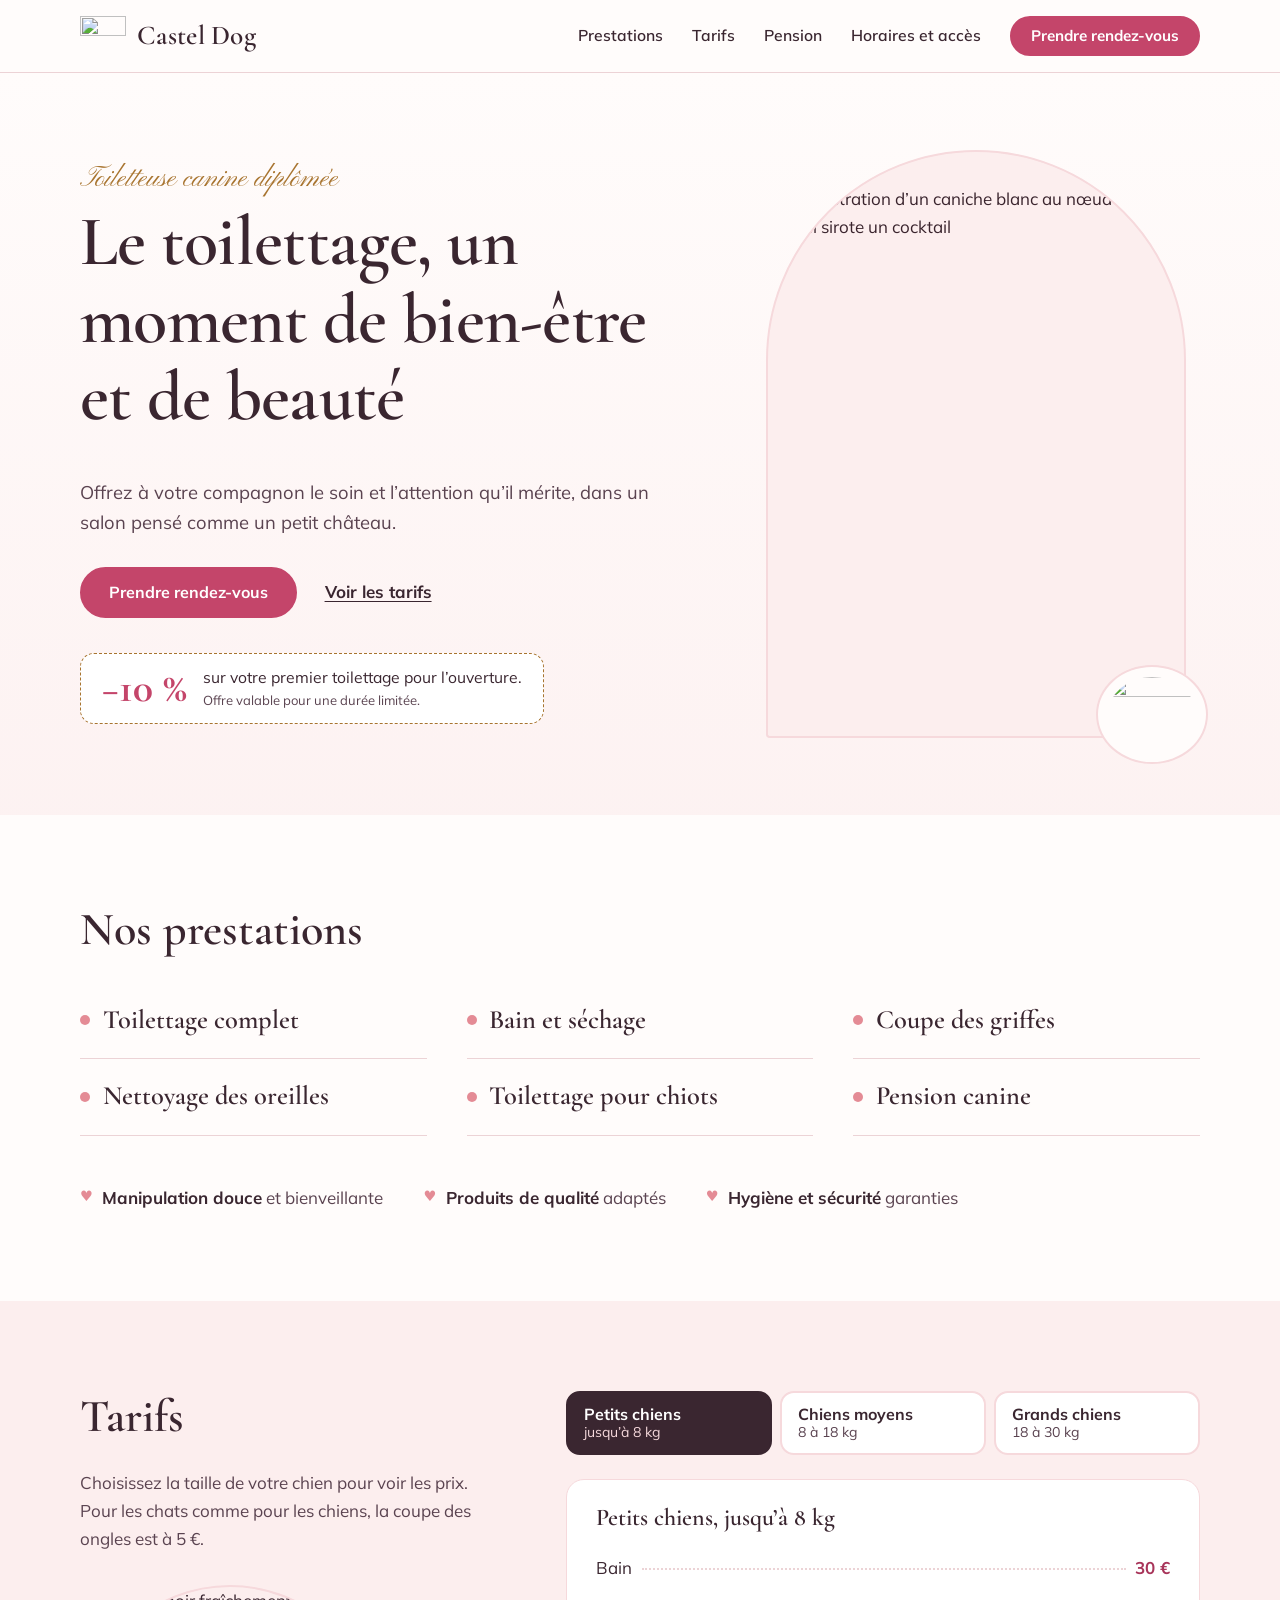
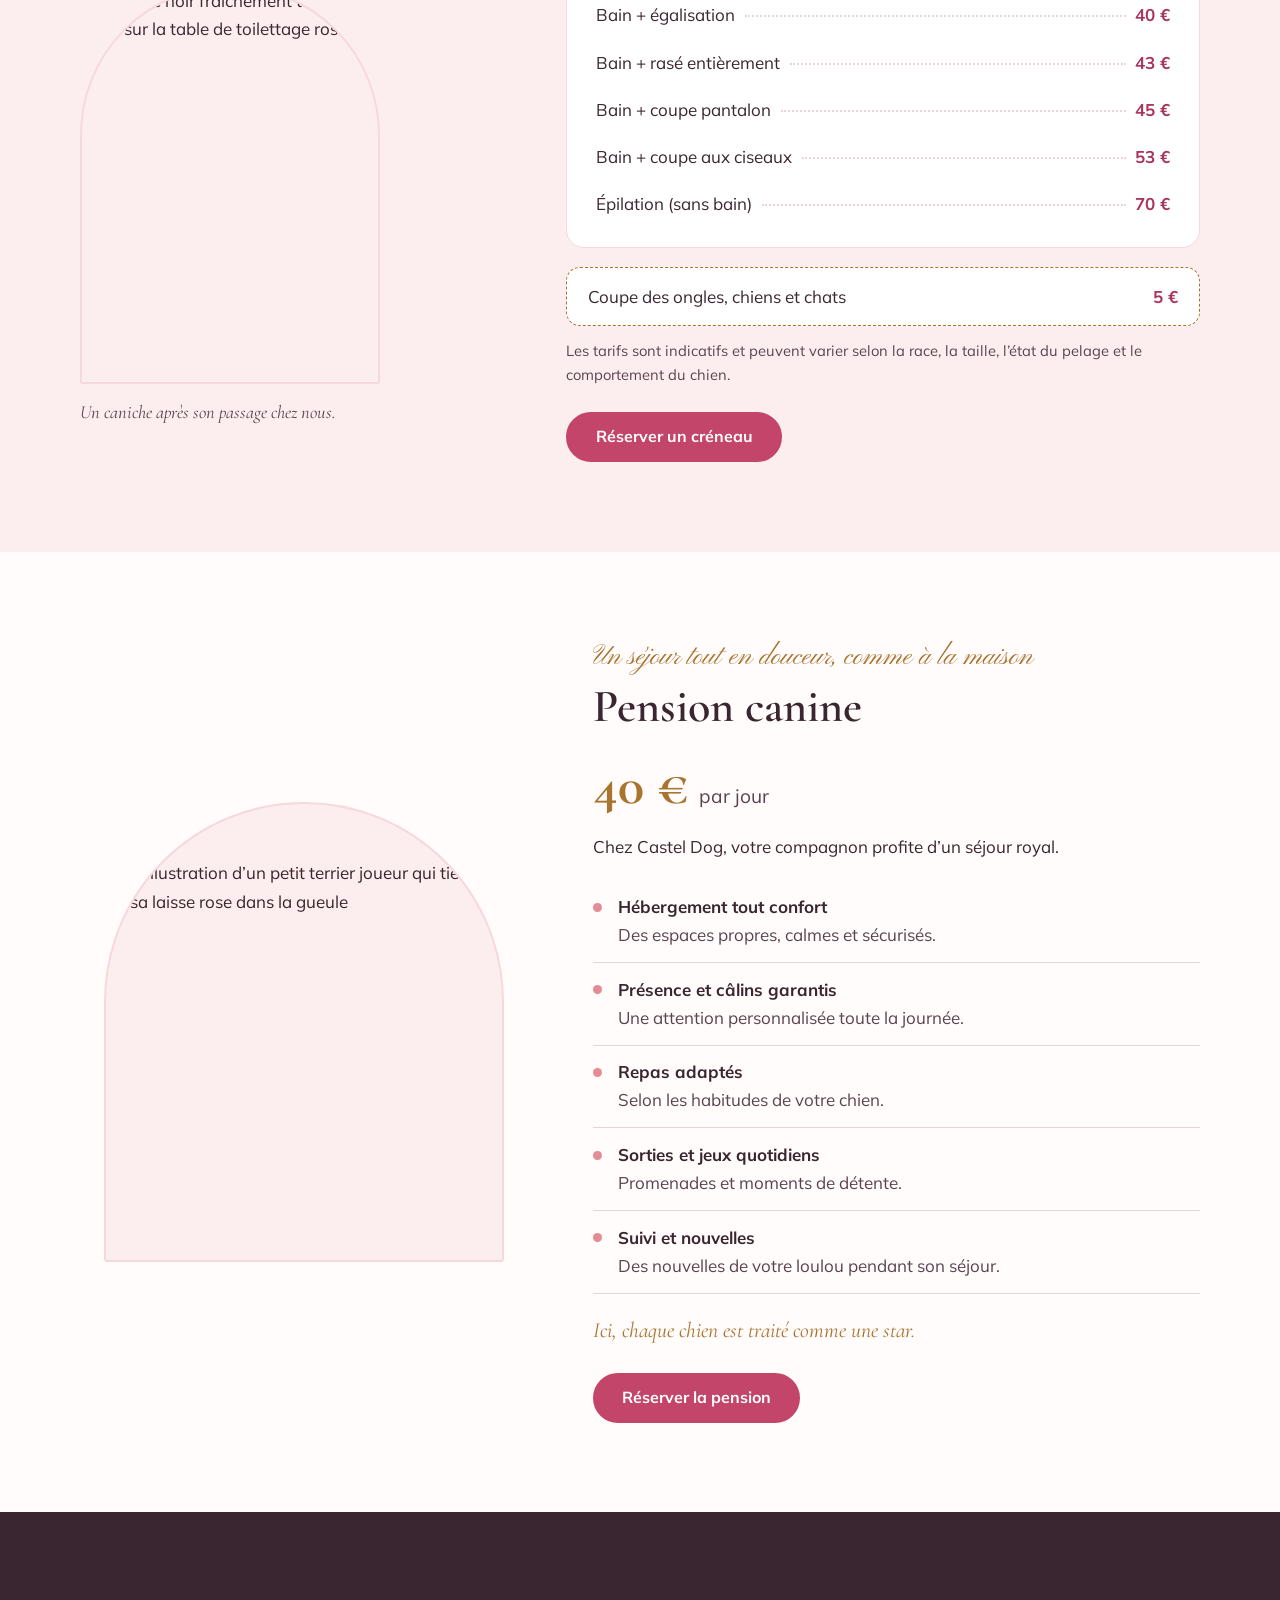
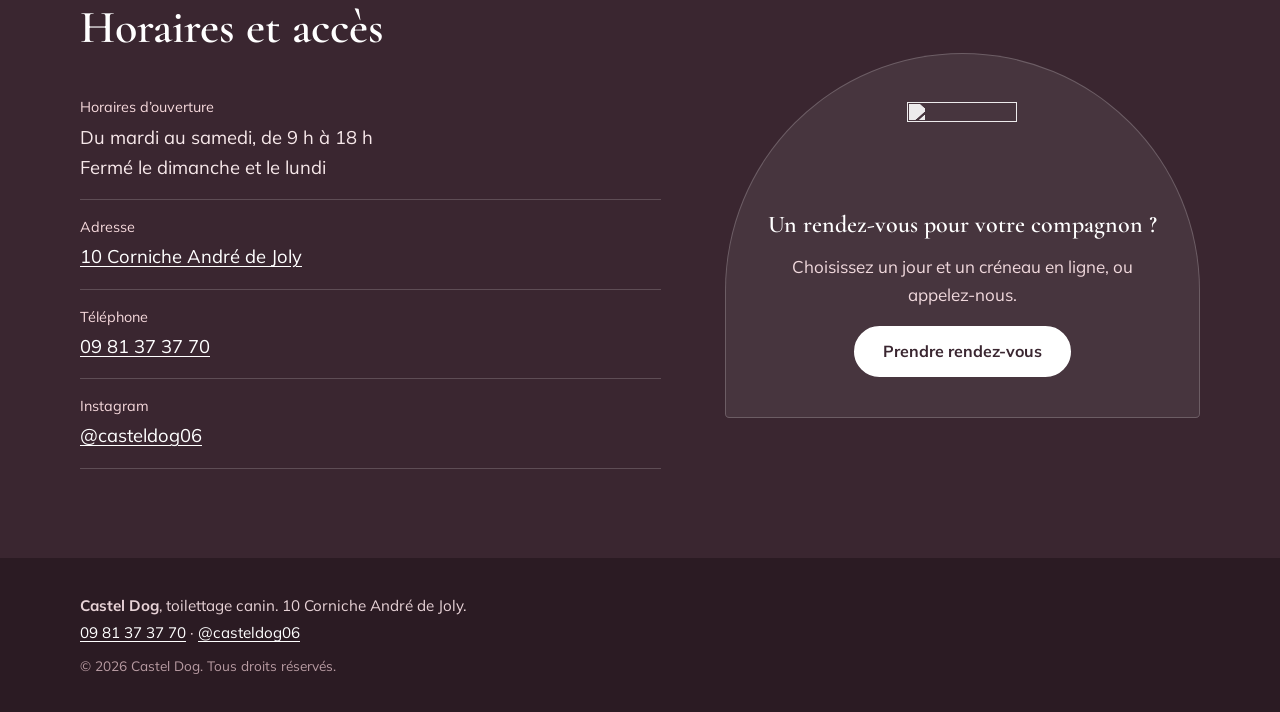
==== index.html @ 08b6e267 "Add files via upload" ====
<!DOCTYPE html>
<html lang="fr">
<head>
  <meta charset="UTF-8">
  <meta name="viewport" content="width=device-width, initial-scale=1">
  <title>Castel Dog – Toilettage canin et pension à Nice</title>
  <meta name="description" content="Castel Dog, toiletteuse canine diplômée : bain, coupe, épilation, coupe des griffes, toilettage chiots et pension canine. 10 Corniche André de Joly.">
  <link rel="preconnect" href="https://fonts.googleapis.com">
  <link rel="preconnect" href="https://fonts.gstatic.com" crossorigin>
  <link href="https://fonts.googleapis.com/css2?family=Cormorant+Garamond:ital,wght@0,500;0,600;1,500&family=Mulish:wght@400;600;700&family=Pinyon+Script&display=swap" rel="stylesheet">
  <link rel="icon" href="images/logo.png">
  <link rel="stylesheet" href="style.css">
  <script>document.documentElement.classList.add('js');</script>
</head>
<body>

  <a class="skip" href="#contenu">Aller au contenu</a>

  <header class="site-header">
    <div class="wrap header-inner">
      <a class="brand" href="index.html" aria-label="Castel Dog, accueil">
        <img src="images/logo.png" alt="" width="46" height="40">
        <span class="brand-name">Castel Dog</span>
      </a>
      <button class="nav-toggle" aria-expanded="false" aria-controls="menu">Menu</button>
      <nav id="menu" class="nav" aria-label="Navigation principale">
        <a href="#prestations">Prestations</a>
        <a href="#tarifs">Tarifs</a>
        <a href="#pension">Pension</a>
        <a href="#infos">Horaires et accès</a>
        <a class="btn btn-small" href="rendez-vous.html">Prendre rendez-vous</a>
      </nav>
    </div>
  </header>

  <main id="contenu">

    <!-- HERO -->
    <section class="hero">
      <div class="wrap hero-grid">
        <div class="hero-text">
          <p class="script">Toiletteuse canine diplômée</p>
          <h1>Le toilettage, un moment de bien-être et de beauté</h1>
          <p class="lead">Offrez à votre compagnon le soin et l’attention qu’il mérite, dans un salon pensé comme un petit château.</p>
          <div class="hero-actions">
            <a class="btn" href="rendez-vous.html">Prendre rendez-vous</a>
            <a class="link" href="#tarifs">Voir les tarifs</a>
          </div>
          <div class="offer">
            <strong>−10 %</strong>
            <span>sur votre premier toilettage pour l’ouverture.<br><small>Offre valable pour une durée limitée.</small></span>
          </div>
        </div>
        <div class="hero-art">
          <div class="arch arch-blush">
            <img src="images/caniche-illustration.jpg" alt="Illustration d’un caniche blanc au nœud rose qui sirote un cocktail" width="547" height="731">
          </div>
          <img class="stamp" src="images/logo.png" alt="" width="120" height="102">
        </div>
      </div>
    </section>

    <!-- PRESTATIONS -->
    <section id="prestations" class="section">
      <div class="wrap">
        <h2>Nos prestations</h2>
        <ul class="services">
          <li>Toilettage complet</li>
          <li>Bain et séchage</li>
          <li>Coupe des griffes</li>
          <li>Nettoyage des oreilles</li>
          <li>Toilettage pour chiots</li>
          <li><a href="#pension">Pension canine</a></li>
        </ul>
        <ul class="promises">
          <li><strong>Manipulation douce</strong> et bienveillante</li>
          <li><strong>Produits de qualité</strong> adaptés</li>
          <li><strong>Hygiène et sécurité</strong> garanties</li>
        </ul>
      </div>
    </section>

    <!-- TARIFS -->
    <section id="tarifs" class="section section-blush">
      <div class="wrap tarifs-grid">
        <div class="tarifs-intro">
          <h2>Tarifs</h2>
          <p>Choisissez la taille de votre chien pour voir les prix. Pour les chats comme pour les chiens, la coupe des ongles est à 5 €.</p>
          <figure class="arch arch-photo">
            <img src="images/caniche-noir.jpg" alt="Caniche noir fraîchement toiletté, assis sur la table de toilettage rose" width="384" height="634" loading="lazy">
          </figure>
          <p class="caption">Un caniche après son passage chez nous.</p>
        </div>

        <div class="tarifs-panel">
          <div class="tabs" role="tablist" aria-label="Taille du chien">
            <button role="tab" id="tab-petit" aria-controls="panel-petit" aria-selected="true">Petits chiens<span>jusqu’à 8 kg</span></button>
            <button role="tab" id="tab-moyen" aria-controls="panel-moyen" aria-selected="false" tabindex="-1">Chiens moyens<span>8 à 18 kg</span></button>
            <button role="tab" id="tab-grand" aria-controls="panel-grand" aria-selected="false" tabindex="-1">Grands chiens<span>18 à 30 kg</span></button>
          </div>

          <div role="tabpanel" id="panel-petit" aria-labelledby="tab-petit" class="price-panel">
            <h3>Petits chiens, jusqu’à 8 kg</h3>
            <dl class="prices">
              <div><dt>Bain</dt><dd>30 €</dd></div>
              <div><dt>Bain + égalisation</dt><dd>40 €</dd></div>
              <div><dt>Bain + rasé entièrement</dt><dd>43 €</dd></div>
              <div><dt>Bain + coupe pantalon</dt><dd>45 €</dd></div>
              <div><dt>Bain + coupe aux ciseaux</dt><dd>53 €</dd></div>
              <div><dt>Épilation (sans bain)</dt><dd>70 €</dd></div>
            </dl>
          </div>

          <div role="tabpanel" id="panel-moyen" aria-labelledby="tab-moyen" class="price-panel">
            <h3>Chiens moyens, 8 à 18 kg</h3>
            <dl class="prices">
              <div><dt>Bain</dt><dd>55 €</dd></div>
              <div><dt>Bain + égalisation</dt><dd>60 €</dd></div>
              <div><dt>Bain + rasé entièrement</dt><dd>62 €</dd></div>
              <div><dt>Bain + coupe pantalon</dt><dd>65 €</dd></div>
              <div><dt>Bain + coupe aux ciseaux</dt><dd>73 €</dd></div>
              <div><dt>Épilation (sans bain)</dt><dd>80 €</dd></div>
            </dl>
          </div>

          <div role="tabpanel" id="panel-grand" aria-labelledby="tab-grand" class="price-panel">
            <h3>Grands chiens, 18 à 30 kg</h3>
            <dl class="prices">
              <div><dt>Bain</dt><dd>60 €</dd></div>
              <div><dt>Bain + égalisation</dt><dd>70 €</dd></div>
              <div><dt>Bain + rasé entièrement</dt><dd>75 €</dd></div>
              <div><dt>Bain + coupe pantalon</dt><dd>80 €</dd></div>
              <div><dt>Bain + coupe aux ciseaux</dt><dd>88 €</dd></div>
              <div><dt>Épilation (sans bain)</dt><dd>95 €</dd></div>
            </dl>
          </div>

          <div class="other-service">
            <span>Coupe des ongles, chiens et chats</span>
            <strong>5 €</strong>
          </div>
          <p class="note">Les tarifs sont indicatifs et peuvent varier selon la race, la taille, l’état du pelage et le comportement du chien.</p>
          <a class="btn" href="rendez-vous.html">Réserver un créneau</a>
        </div>
      </div>
    </section>

    <!-- PENSION -->
    <section id="pension" class="section">
      <div class="wrap pension-grid">
        <div class="pension-art">
          <div class="arch arch-blush">
            <img src="images/chien-terrier.jpg" alt="Illustration d’un petit terrier joueur qui tient sa laisse rose dans la gueule" width="608" height="588" loading="lazy">
          </div>
        </div>
        <div class="pension-text">
          <p class="script">Un séjour tout en douceur, comme à la maison</p>
          <h2>Pension canine</h2>
          <p class="price-big"><strong>40 €</strong> par jour</p>
          <p>Chez Castel Dog, votre compagnon profite d’un séjour royal.</p>
          <ul class="features">
            <li><strong>Hébergement tout confort</strong>Des espaces propres, calmes et sécurisés.</li>
            <li><strong>Présence et câlins garantis</strong>Une attention personnalisée toute la journée.</li>
            <li><strong>Repas adaptés</strong>Selon les habitudes de votre chien.</li>
            <li><strong>Sorties et jeux quotidiens</strong>Promenades et moments de détente.</li>
            <li><strong>Suivi et nouvelles</strong>Des nouvelles de votre loulou pendant son séjour.</li>
          </ul>
          <p class="tagline">Ici, chaque chien est traité comme une star.</p>
          <a class="btn" href="rendez-vous.html?prestation=pension">Réserver la pension</a>
        </div>
      </div>
    </section>

    <!-- INFOS -->
    <section id="infos" class="section section-plum">
      <div class="wrap infos-grid">
        <div>
          <h2>Horaires et accès</h2>
          <dl class="infos">
            <div>
              <dt>Horaires d’ouverture</dt>
              <dd>Du mardi au samedi, de 9 h à 18 h<br>Fermé le dimanche et le lundi</dd>
            </div>
            <div>
              <dt>Adresse</dt>
              <dd><a href="https://www.google.com/maps/search/?api=1&amp;query=10+Corniche+Andr%C3%A9+de+Joly+Nice" target="_blank" rel="noopener">10 Corniche André de Joly</a></dd>
            </div>
            <div>
              <dt>Téléphone</dt>
              <dd><a href="tel:+33981373770">09 81 37 37 70</a></dd>
            </div>
            <div>
              <dt>Instagram</dt>
              <dd><a href="https://www.instagram.com/casteldog06/" target="_blank" rel="noopener">@casteldog06</a></dd>
            </div>
          </dl>
        </div>
        <div class="cta-card">
          <img src="images/logo.png" alt="" width="110" height="94" loading="lazy">
          <h3>Un rendez-vous pour votre compagnon ?</h3>
          <p>Choisissez un jour et un créneau en ligne, ou appelez-nous.</p>
          <a class="btn btn-light" href="rendez-vous.html">Prendre rendez-vous</a>
        </div>
      </div>
    </section>
  </main>

  <footer class="site-footer">
    <div class="wrap footer-inner">
      <p><strong>Castel Dog</strong>, toilettage canin. 10 Corniche André de Joly.</p>
      <p><a href="tel:+33981373770">09 81 37 37 70</a> · <a href="https://www.instagram.com/casteldog06/" target="_blank" rel="noopener">@casteldog06</a></p>
      <p class="small">© <span id="year">2026</span> Castel Dog. Tous droits réservés.</p>
    </div>
  </footer>

  <script src="script.js"></script>
</body>
</html>
---- style.css ----
/* ==========================================================
   Castel Dog – feuille de style
   Palette tirée du logo et des affiches : rose poudré, or, prune
   ========================================================== */

:root {
  --paper:   #fffcfb;
  --blush:   #fceeee;
  --blush-2: #f6d9dc;
  --rose:    #e48b95;
  --berry:   #c4456a;   /* boutons, contraste suffisant avec du blanc */
  --berry-d: #a8355a;
  --gold:    #a8742f;
  --plum:    #3a2630;
  --plum-2:  #5a4350;
  --line:    #ecd3d6;

  --font-display: "Cormorant Garamond", Georgia, serif;
  --font-body:    "Mulish", system-ui, sans-serif;
  --font-script:  "Pinyon Script", "Brush Script MT", cursive;

  --wrap: 1120px;
  --radius-arch: 999px 999px 18px 18px;
}

*, *::before, *::after { box-sizing: border-box; }

html { scroll-behavior: smooth; scroll-padding-top: 84px; }

body {
  margin: 0;
  background: var(--paper);
  color: var(--plum);
  font-family: var(--font-body);
  font-size: 1.0625rem;
  line-height: 1.65;
  -webkit-font-smoothing: antialiased;
}

img { max-width: 100%; height: auto; display: block; }

a { color: var(--berry-d); text-underline-offset: 3px; }
a:hover { color: var(--plum); }

:focus-visible { outline: 3px solid var(--gold); outline-offset: 3px; border-radius: 4px; }

.wrap { width: min(100% - 2.5rem, var(--wrap)); margin-inline: auto; }

.skip {
  position: absolute; left: -999px; top: 0;
  background: var(--plum); color: #fff; padding: .6rem 1rem; z-index: 100;
}
.skip:focus { left: 1rem; top: 1rem; }

/* ---------- Typographie ---------- */
h1, h2, h3 { font-family: var(--font-display); font-weight: 600; line-height: 1.1; margin: 0 0 .6em; color: var(--plum); }
h1 { font-size: clamp(2.6rem, 5.6vw, 4.4rem); letter-spacing: -0.01em; }
h2 { font-size: clamp(2rem, 3.6vw, 2.9rem); }
h3 { font-size: 1.5rem; }
p  { margin: 0 0 1em; }
.lead { font-size: 1.15rem; color: var(--plum-2); max-width: 34em; }
.script { font-family: var(--font-script); color: var(--gold); font-size: 1.75rem; line-height: 1.2; margin-bottom: .4rem; }

/* ---------- Boutons ---------- */
.btn {
  display: inline-block;
  background: var(--berry); color: #fff;
  border: 2px solid var(--berry);
  padding: .85rem 1.7rem; border-radius: 999px;
  font: 700 1rem/1.2 var(--font-body);
  text-decoration: none; cursor: pointer;
  transition: background .2s, color .2s, transform .15s;
}
.btn:hover { background: var(--berry-d); border-color: var(--berry-d); color: #fff; }
.btn:active { transform: translateY(1px); }
.btn-small { padding: .55rem 1.2rem; font-size: .95rem; }
.btn-block { width: 100%; text-align: center; }
.btn-light { background: #fff; color: var(--plum); border-color: #fff; }
.btn-light:hover { background: var(--blush-2); border-color: var(--blush-2); color: var(--plum); }
.btn-ghost { background: transparent; color: var(--berry-d); }
.btn-ghost:hover { background: var(--blush); color: var(--berry-d); }
.link { font-weight: 700; margin-left: 1.2rem; color: var(--plum); }

/* ---------- En-tête ---------- */
.site-header {
  position: sticky; top: 0; z-index: 50;
  background: rgba(255, 252, 251, .94);
  backdrop-filter: blur(8px);
  border-bottom: 1px solid var(--line);
}
.header-inner { display: flex; align-items: center; justify-content: space-between; gap: 1rem; min-height: 72px; }
.brand { display: flex; align-items: center; gap: .7rem; text-decoration: none; color: var(--plum); }
.brand img { width: 46px; height: auto; }
.brand-name { font-family: var(--font-display); font-size: 1.7rem; font-weight: 600; letter-spacing: .01em; }

.nav { display: flex; align-items: center; gap: 1.8rem; }
.nav a:not(.btn) { color: var(--plum); text-decoration: none; font-weight: 600; font-size: .98rem; }
.nav a:not(.btn):hover { color: var(--berry); text-decoration: underline; text-underline-offset: 6px; }

.nav-toggle {
  display: none;
  background: none; border: 2px solid var(--line); border-radius: 999px;
  padding: .45rem 1rem; font: 700 .95rem var(--font-body); color: var(--plum); cursor: pointer;
}

/* ---------- Arches (écho de la coupole du logo) ---------- */
.arch { border-radius: var(--radius-arch); overflow: hidden; margin: 0; }
.arch-blush { background: var(--blush); border: 2px solid var(--blush-2); }
.arch-blush img { mix-blend-mode: multiply; width: 100%; height: 100%; object-fit: cover; }
.arch-photo { border: 2px solid var(--blush-2); }
.arch-photo img { width: 100%; aspect-ratio: 3 / 4; object-fit: cover; object-position: center 20%; }

/* ---------- Hero ---------- */
.hero { padding: clamp(2.5rem, 6vw, 5rem) 0 clamp(3rem, 6vw, 5.5rem); background: linear-gradient(180deg, var(--paper), var(--blush) 140%); }
.hero-grid { display: grid; grid-template-columns: 1.15fr .85fr; gap: clamp(2rem, 5vw, 4.5rem); align-items: center; }
.hero-actions { display: flex; align-items: center; flex-wrap: wrap; gap: .5rem; margin: 1.8rem 0 2.2rem; }

.offer {
  display: inline-flex; align-items: center; gap: 1rem;
  border: 1.5px dashed var(--gold); border-radius: 14px;
  padding: .8rem 1.3rem; background: #fff;
}
.offer strong { font-family: var(--font-display); font-size: 2.6rem; line-height: 1; color: var(--berry); }
.offer span { font-size: .98rem; line-height: 1.4; }
.offer small { color: var(--plum-2); }

.hero-art { position: relative; max-width: 420px; justify-self: center; width: 100%; }
.hero-art .arch { aspect-ratio: 3 / 4.2; }
.hero-art .arch img { object-fit: contain; padding: 8% 6% 4%; }
.stamp { position: absolute; width: 112px; right: -22px; bottom: -26px; background: var(--paper); border-radius: 50%; padding: 10px; border: 2px solid var(--blush-2); }

/* ---------- Sections ---------- */
.section { padding: clamp(3.5rem, 7vw, 6rem) 0; }
.section-blush { background: var(--blush); }
.section-plum  { background: var(--plum); color: #f7e8ea; }
.section-plum h2, .section-plum h3 { color: #fff; }
.section-plum a:not(.btn) { color: #fff; }
.section-plum a:not(.btn):hover { color: var(--blush-2); }

/* Prestations */
.services {
  list-style: none; margin: 1.5rem 0 3rem; padding: 0;
  display: grid; grid-template-columns: repeat(3, 1fr); gap: 0 2.5rem;
}
.services li {
  font-family: var(--font-display); font-size: 1.65rem; font-weight: 600;
  padding: 1rem 0; border-bottom: 1px solid var(--line);
  display: flex; align-items: center; gap: .8rem;
}
.services li::before { content: ""; width: 10px; height: 10px; border-radius: 50%; background: var(--rose); flex: none; }
.services a { color: inherit; text-decoration: none; }
.services a:hover { color: var(--berry); }

.promises {
  list-style: none; margin: 0; padding: 0;
  display: flex; flex-wrap: wrap; gap: .8rem 2.5rem; color: var(--plum-2);
}
.promises li { position: relative; padding-left: 1.4rem; }
.promises li::before { content: "♥"; position: absolute; left: 0; color: var(--rose); font-size: .9rem; top: .1rem; }
.promises strong { color: var(--plum); }

/* Tarifs */
.tarifs-grid { display: grid; grid-template-columns: .8fr 1.2fr; gap: clamp(2rem, 5vw, 4.5rem); align-items: start; }
.tarifs-intro p { color: var(--plum-2); }
.tarifs-intro .arch { max-width: 300px; margin-top: 2rem; }
.caption { font-family: var(--font-display); font-style: italic; font-size: 1.15rem; margin-top: .8rem; max-width: 300px; }

.tabs { display: flex; gap: .5rem; flex-wrap: wrap; margin-bottom: 1.5rem; }
.tabs button {
  flex: 1 1 140px;
  background: #fff; border: 2px solid var(--blush-2); border-radius: 14px;
  padding: .7rem 1rem; text-align: left; cursor: pointer;
  font: 700 1rem/1.25 var(--font-body); color: var(--plum);
  transition: background .2s, border-color .2s;
}
.tabs button span { display: block; font-weight: 400; font-size: .88rem; color: var(--plum-2); }
.tabs button:hover { border-color: var(--rose); }
.tabs button[aria-selected="true"] { background: var(--plum); border-color: var(--plum); color: #fff; }
.tabs button[aria-selected="true"] span { color: var(--blush-2); }

.price-panel { background: #fff; border-radius: 18px; padding: 1.6rem 1.8rem 1.2rem; border: 1px solid var(--blush-2); }
.js .price-panel[hidden] { display: none; }
.price-panel h3 { margin-bottom: .8rem; }
.prices { margin: 0; }
.prices div { display: flex; align-items: baseline; gap: .6rem; padding: .6rem 0; }
.prices dt { white-space: nowrap; }
.prices div::after { content: ""; order: 1; flex: 1; border-bottom: 2px dotted var(--line); transform: translateY(-4px); }
.prices dd { order: 2; margin: 0; font-weight: 700; color: var(--berry-d); font-variant-numeric: tabular-nums; }

.other-service {
  display: flex; justify-content: space-between; gap: 1rem;
  margin: 1.2rem 0 .5rem; padding: .9rem 1.3rem;
  border: 1.5px dashed var(--gold); border-radius: 14px; background: #fff;
}
.other-service strong { color: var(--berry-d); }
.note { font-size: .92rem; color: var(--plum-2); margin: .8rem 0 1.5rem; }

/* Pension */
.pension-grid { display: grid; grid-template-columns: .85fr 1.15fr; gap: clamp(2rem, 5vw, 4.5rem); align-items: center; }
.pension-art .arch { max-width: 400px; aspect-ratio: 1 / 1.15; margin-inline: auto; }
.pension-art .arch img { object-fit: contain; padding: 14% 6%; }
.price-big { font-size: 1.2rem; color: var(--plum-2); }
.price-big strong { font-family: var(--font-display); font-size: 3.4rem; line-height: 1; color: var(--gold); margin-right: .3rem; }
.features { list-style: none; margin: 1.2rem 0; padding: 0; }
.features li { padding: .8rem 0 .8rem 1.6rem; border-bottom: 1px solid var(--line); position: relative; color: var(--plum-2); }
.features li::before { content: ""; position: absolute; left: 0; top: 1.4rem; width: 9px; height: 9px; border-radius: 50%; background: var(--rose); }
.features strong { display: block; color: var(--plum); }
.tagline { font-family: var(--font-display); font-style: italic; font-size: 1.35rem; color: var(--gold); margin: 1.2rem 0 1.5rem; }

/* Infos */
.infos-grid { display: grid; grid-template-columns: 1.1fr .9fr; gap: clamp(2rem, 5vw, 4.5rem); align-items: center; }
.infos { margin: 0; }
.infos div { padding: 1rem 0; border-bottom: 1px solid rgba(255,255,255,.18); }
.infos dt { font-size: .9rem; color: var(--blush-2); margin-bottom: .15rem; }
.infos dd { margin: 0; font-size: 1.15rem; }
.cta-card { background: rgba(255,255,255,.07); border: 1px solid rgba(255,255,255,.2); border-radius: var(--radius-arch); padding: 3rem 2rem 2.5rem; text-align: center; }
.cta-card img { margin: 0 auto 1rem; filter: brightness(0) invert(1); opacity: .9; }
.cta-card p { color: #f1d9dd; }

/* Pied de page */
.site-footer { background: #2b1b23; color: #e8d3d7; padding: 2rem 0; font-size: .95rem; }
.site-footer p { margin: .15rem 0; }
.site-footer a { color: #fff; }
.site-footer .small { color: #b99ca3; font-size: .85rem; margin-top: .6rem; }

/* ==========================================================
   Page rendez-vous
   ========================================================== */
.rdv { padding: 2.5rem 0 5rem; background: linear-gradient(180deg, var(--blush), var(--paper) 40%); }
.back { display: inline-block; margin-bottom: 1.2rem; font-weight: 600; text-decoration: none; }
.back::before { content: "‹ "; }
.rdv h1 { font-size: clamp(2.3rem, 4.5vw, 3.4rem); }
.rdv-grid { display: grid; grid-template-columns: 1.05fr .95fr; gap: 2rem; margin-top: 2rem; align-items: start; }

.calendar-card, .form-card { background: #fff; border: 1px solid var(--blush-2); border-radius: 22px; padding: clamp(1.3rem, 3vw, 2rem); }
.step-title { font-family: var(--font-display); font-size: 1.6rem; display: flex; align-items: center; gap: .7rem; margin: 0 0 1rem; }
.step-n { display: inline-grid; place-items: center; width: 2rem; height: 2rem; border-radius: 50%; background: var(--plum); color: #fff; font: 700 1rem var(--font-body); }
.calendar-card .step-title:nth-of-type(2) { margin-top: 2rem; }

.cal-head { display: flex; align-items: center; justify-content: space-between; margin-bottom: .6rem; }
.cal-head h3 { margin: 0; font-size: 1.5rem; text-transform: capitalize; }
.cal-nav {
  width: 2.5rem; height: 2.5rem; border-radius: 50%;
  border: 2px solid var(--blush-2); background: #fff; color: var(--plum);
  font-size: 1.5rem; line-height: 1; cursor: pointer;
}
.cal-nav:hover:not(:disabled) { background: var(--blush); border-color: var(--rose); }
.cal-nav:disabled { opacity: .35; cursor: not-allowed; }

.calendar { display: grid; grid-template-columns: repeat(7, 1fr); gap: .3rem; }
.cal-dow { text-align: center; font-size: .82rem; font-weight: 700; color: var(--plum-2); padding: .3rem 0; }
.cal-day {
  aspect-ratio: 1; border-radius: 12px; border: 2px solid transparent;
  background: var(--blush); color: var(--plum);
  font: 600 1rem var(--font-body); cursor: pointer;
  transition: background .15s, border-color .15s;
}
.cal-day:hover:not(:disabled) { border-color: var(--rose); }
.cal-day:disabled { background: transparent; color: #b9a4aa; cursor: not-allowed; }
.cal-day.is-closed:disabled { background: repeating-linear-gradient(45deg, transparent 0 5px, #f6e6e8 5px 7px); }
.cal-day.is-today { border-color: var(--gold); }
.cal-day[aria-pressed="true"] { background: var(--berry); color: #fff; border-color: var(--berry); }
.cal-empty { visibility: hidden; }

.legend { font-size: .88rem; color: var(--plum-2); margin: .9rem 0 0; display: flex; align-items: center; gap: .5rem; }
.dot { width: 14px; height: 14px; border-radius: 4px; display: inline-block; }
.dot-closed { background: repeating-linear-gradient(45deg, #fff 0 3px, #ecd3d6 3px 5px); border: 1px solid var(--line); }

.slots { display: grid; grid-template-columns: repeat(auto-fill, minmax(92px, 1fr)); gap: .5rem; }
.slots .empty { grid-column: 1 / -1; color: var(--plum-2); margin: 0; }
.slot {
  padding: .65rem .4rem; border-radius: 999px;
  border: 2px solid var(--blush-2); background: #fff; color: var(--plum);
  font: 700 .98rem var(--font-body); cursor: pointer; font-variant-numeric: tabular-nums;
}
.slot:hover:not(:disabled) { border-color: var(--rose); background: var(--blush); }
.slot:disabled { color: #b9a4aa; text-decoration: line-through; cursor: not-allowed; background: #faf5f5; }
.slot[aria-pressed="true"],
.slot[aria-pressed="true"]:hover:not(:disabled) { background: var(--berry); border-color: var(--berry); color: #fff; }

.summary { background: var(--blush); border-radius: 12px; padding: .8rem 1rem; margin-bottom: 1.3rem; font-weight: 600; }
.summary.is-set { background: var(--plum); color: #fff; }

.field { margin-bottom: 1rem; flex: 1; min-width: 0; }
.field-row { display: flex; gap: 1rem; }
label { display: block; font-weight: 700; font-size: .95rem; margin-bottom: .3rem; }
.opt { font-weight: 400; color: var(--plum-2); }
input, select, textarea {
  width: 100%; padding: .75rem .9rem;
  border: 2px solid var(--blush-2); border-radius: 12px; background: #fff;
  font: 400 1rem var(--font-body); color: var(--plum);
}
input:focus, select:focus, textarea:focus { outline: none; border-color: var(--berry); box-shadow: 0 0 0 3px rgba(196, 69, 106, .18); }
.field.has-error input, .field.has-error select { border-color: #b3261e; }
.form-error { color: #b3261e; font-weight: 600; margin: 0 0 1rem; }
.fine { font-size: .9rem; color: var(--plum-2); text-align: center; margin: 1rem 0 0; }

.confirmation { text-align: center; padding: 1.5rem .5rem; }
.confirmation img { margin: 0 auto 1rem; }
.confirmation[hidden], .form-error[hidden], #rdv-form[hidden] { display: none; }
.confirmation:focus { outline: none; }

/* ==========================================================
   Responsive
   ========================================================== */
@media (max-width: 900px) {
  .hero-grid, .tarifs-grid, .pension-grid, .infos-grid, .rdv-grid { grid-template-columns: 1fr; }
  .hero-art { order: -1; max-width: 300px; }
  .stamp { width: 88px; right: -10px; bottom: -18px; }
  .services { grid-template-columns: repeat(2, 1fr); }
  .tarifs-intro .arch { display: none; }
  .tarifs-intro .caption { display: none; }
  .pension-art .arch { max-width: 300px; }
}

@media (max-width: 760px) {
  .nav-toggle { display: inline-block; }
  .nav {
    position: absolute; left: 0; right: 0; top: 100%;
    flex-direction: column; align-items: stretch; gap: 0;
    background: var(--paper); border-bottom: 1px solid var(--line);
    padding: .5rem 1.25rem 1.2rem; display: none;
  }
  .nav.is-open { display: flex; }
  .nav a:not(.btn) { padding: .8rem 0; border-bottom: 1px solid var(--line); }
  .nav .btn { margin-top: 1rem; text-align: center; }
}

@media (max-width: 520px) {
  .services { grid-template-columns: 1fr; }
  .field-row { flex-direction: column; gap: 0; }
  .link { margin-left: 0; }
  .brand-name { font-size: 1.45rem; }
  .prices dt { white-space: normal; }
}

@media (prefers-reduced-motion: reduce) {
  html { scroll-behavior: auto; }
  * { transition: none !important; }
}
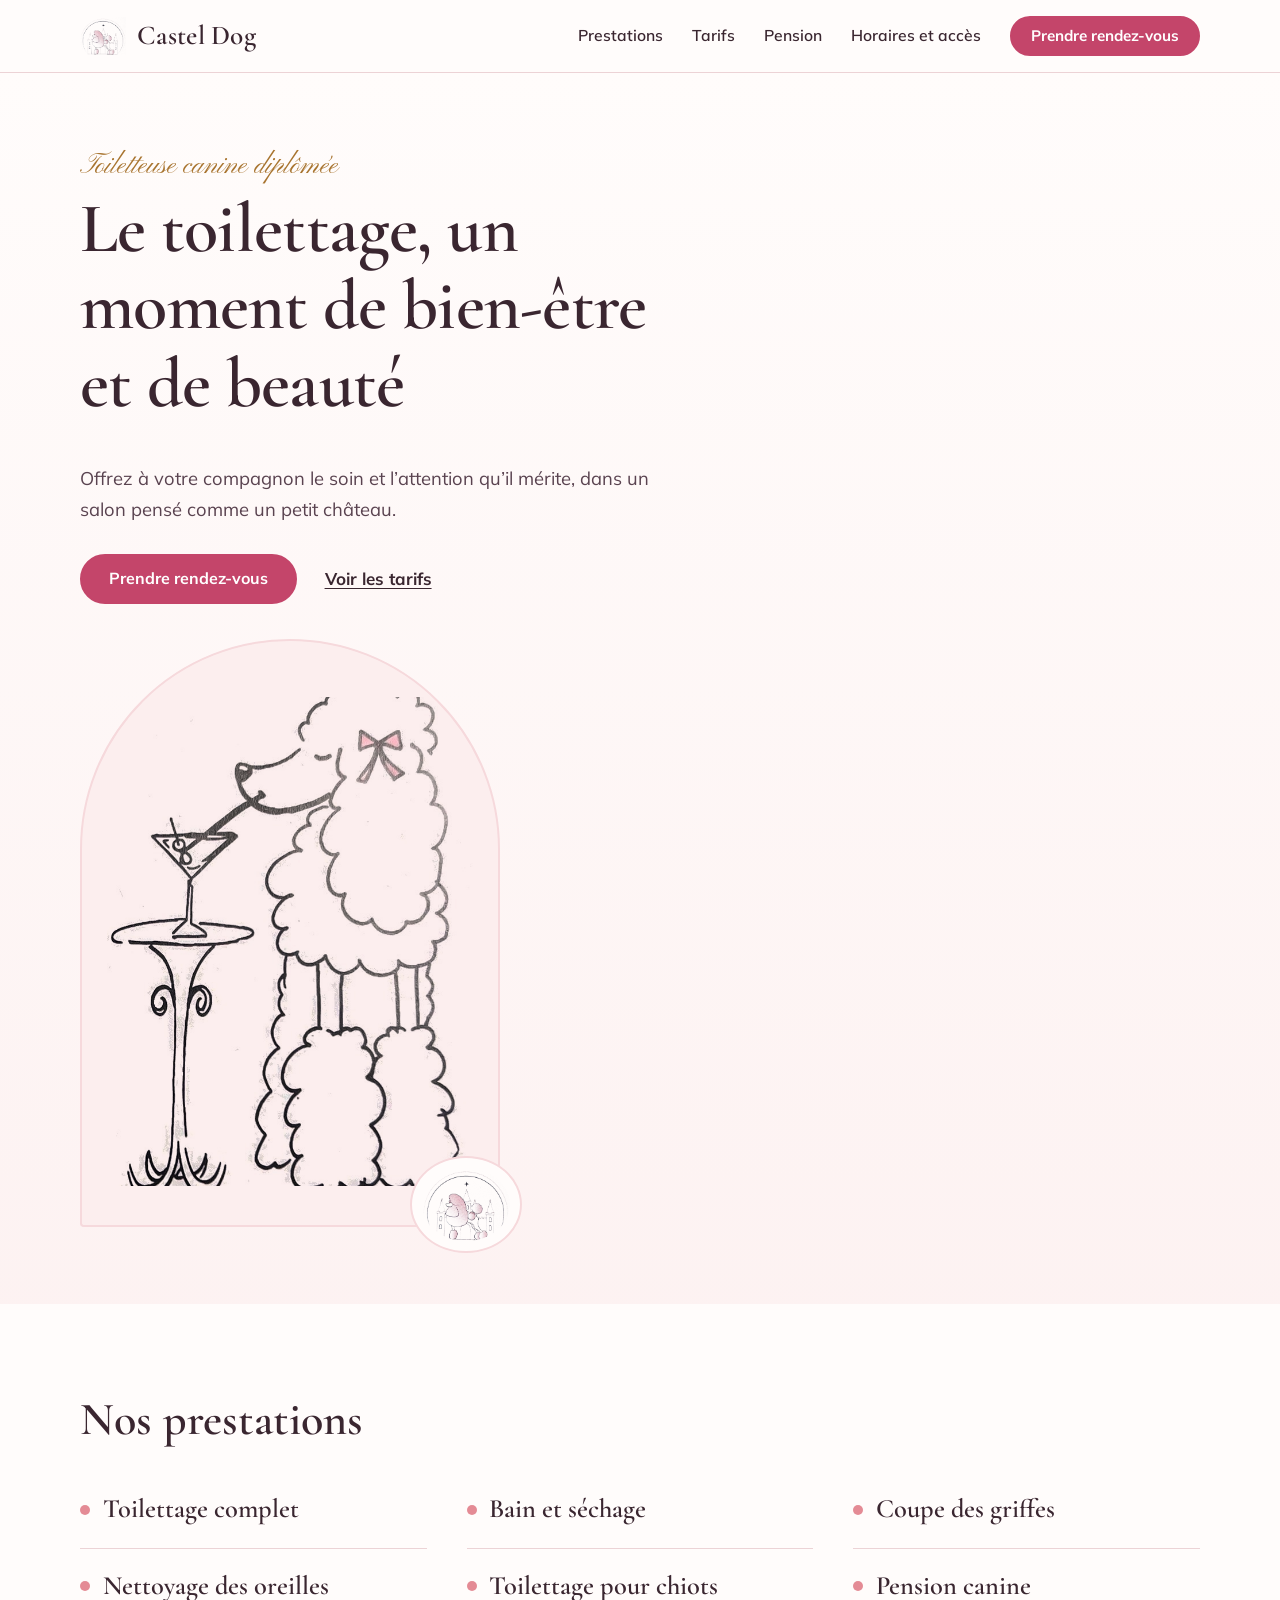
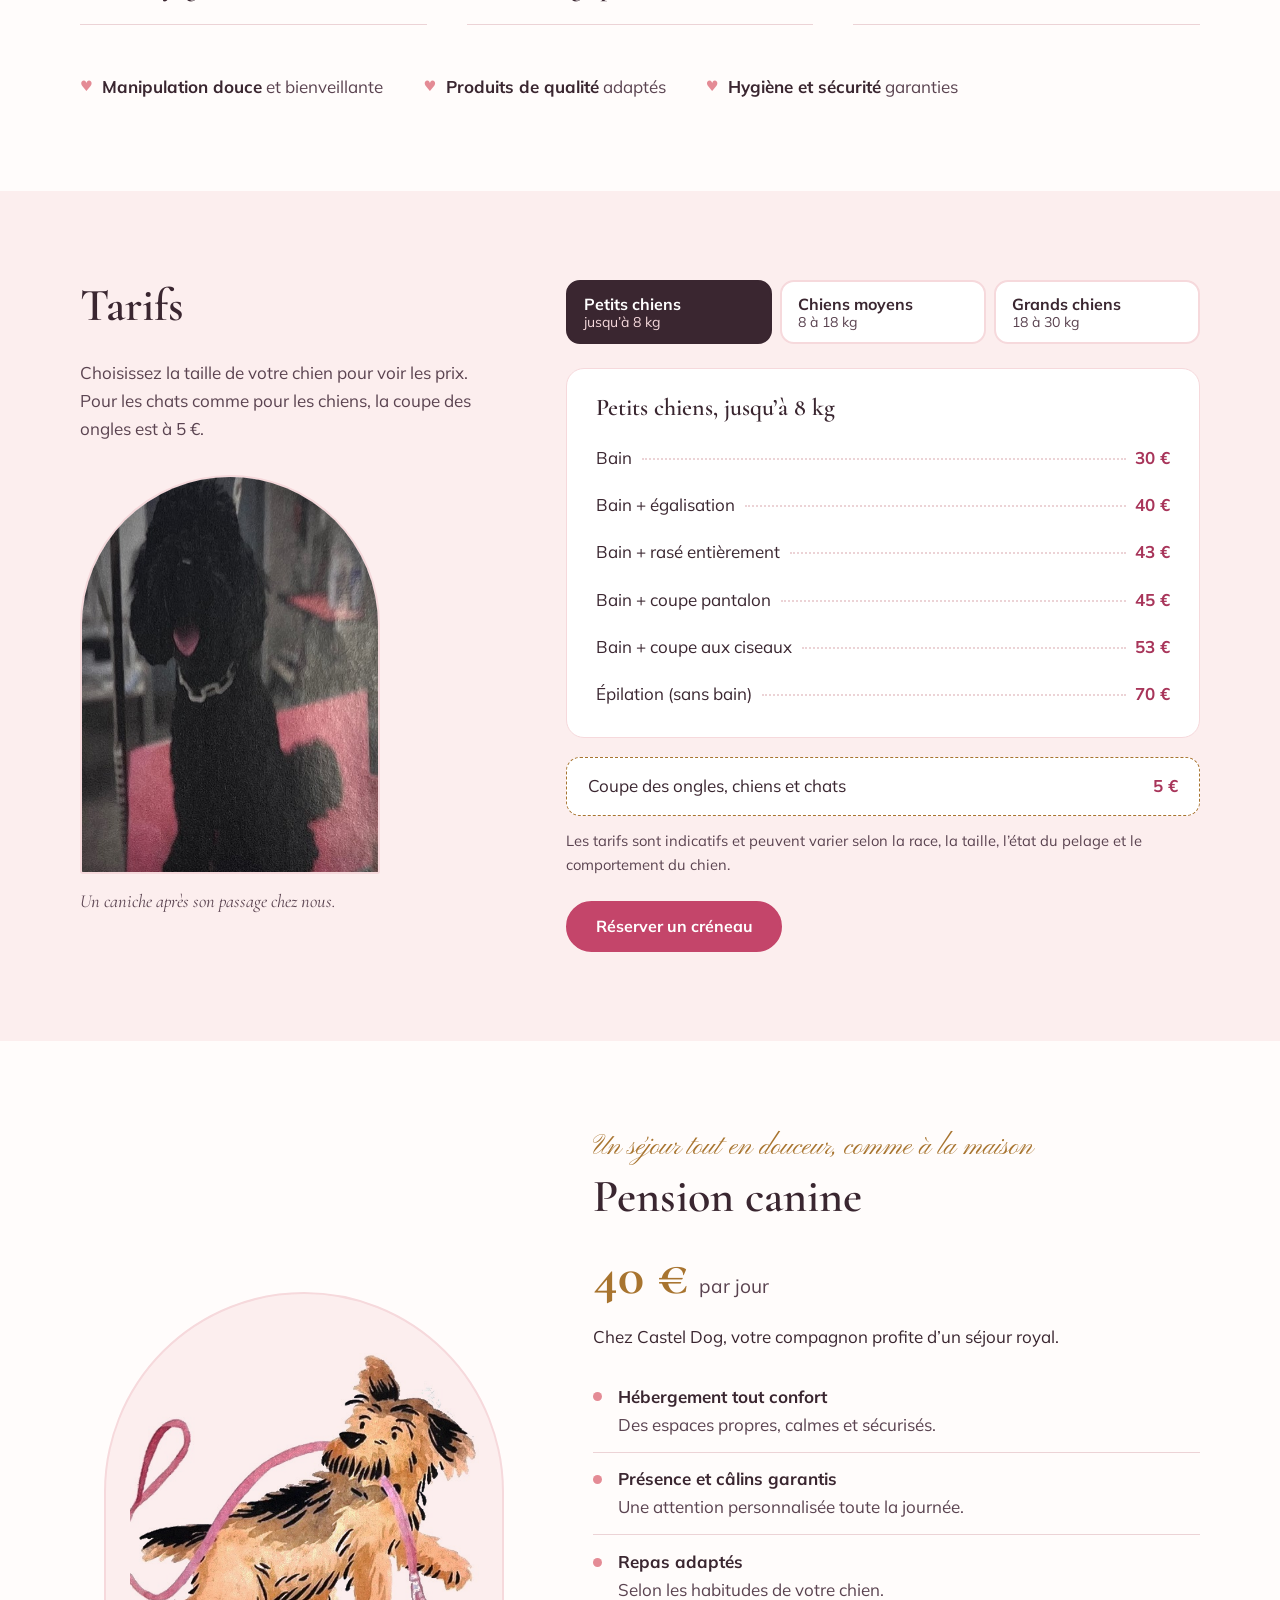
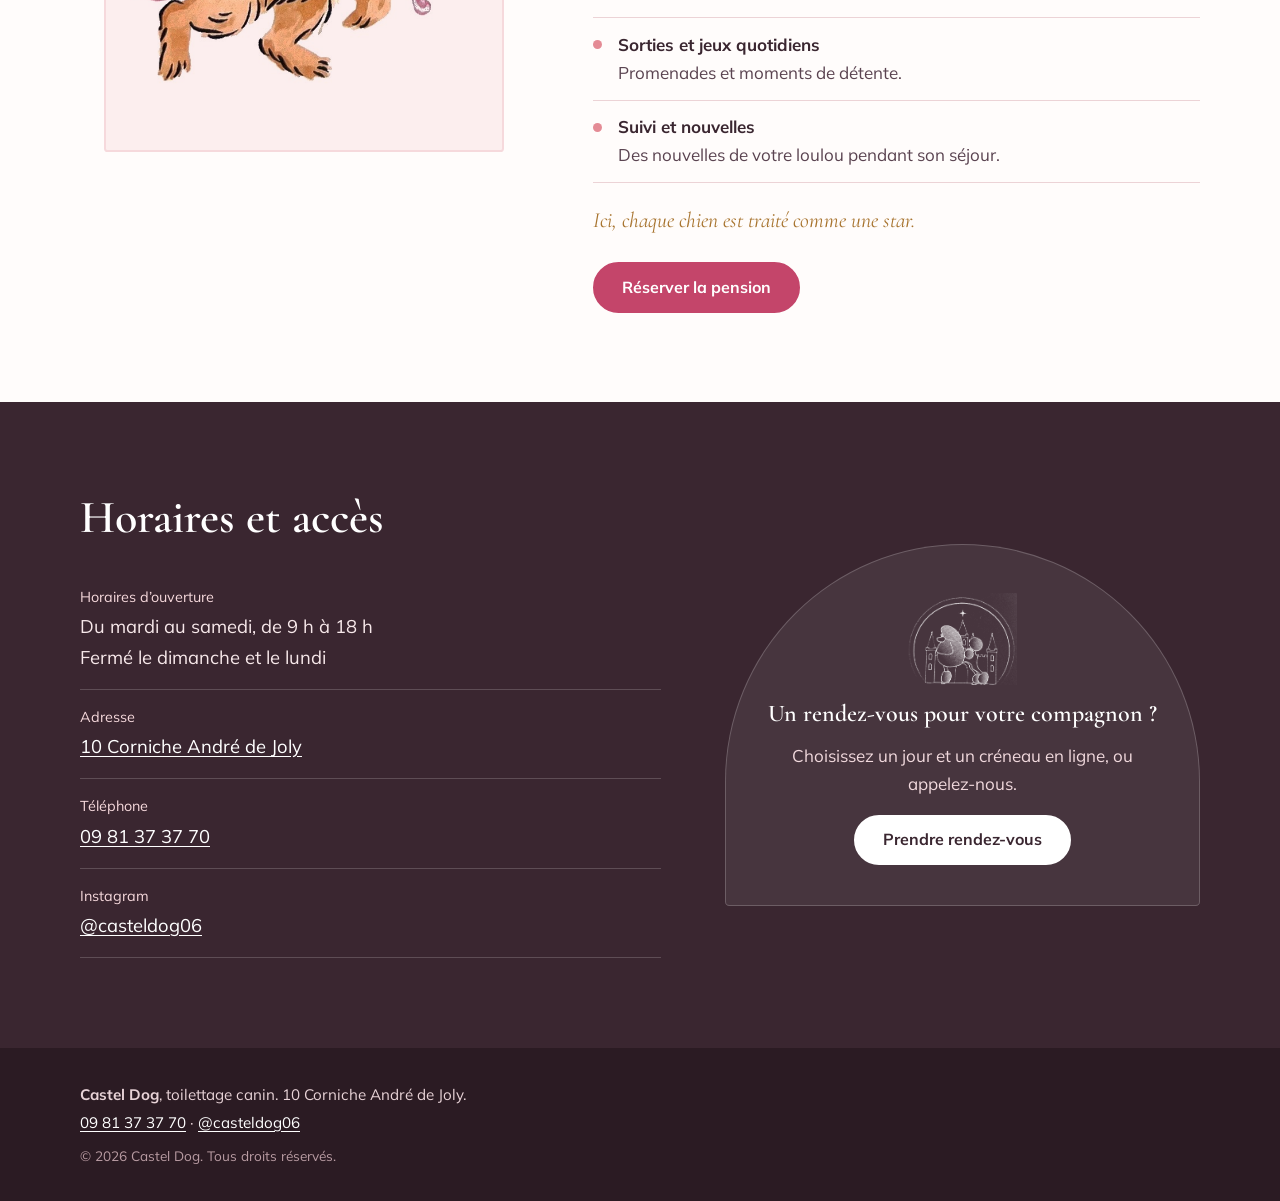
==== commit 1554ea17: "Update index.html" ====
--- a/index.html
+++ b/index.html
@@ -45,12 +45,8 @@
           <div class="hero-actions">
             <a class="btn" href="rendez-vous.html">Prendre rendez-vous</a>
             <a class="link" href="#tarifs">Voir les tarifs</a>
-          </div>
-          <div class="offer">
-            <strong>−10 %</strong>
-            <span>sur votre premier toilettage pour l’ouverture.<br><small>Offre valable pour une durée limitée.</small></span>
-          </div>
-        </div>
+          
+          </div>
         <div class="hero-art">
           <div class="arch arch-blush">
             <img src="images/caniche-illustration.jpg" alt="Illustration d’un caniche blanc au nœud rose qui sirote un cocktail" width="547" height="731">
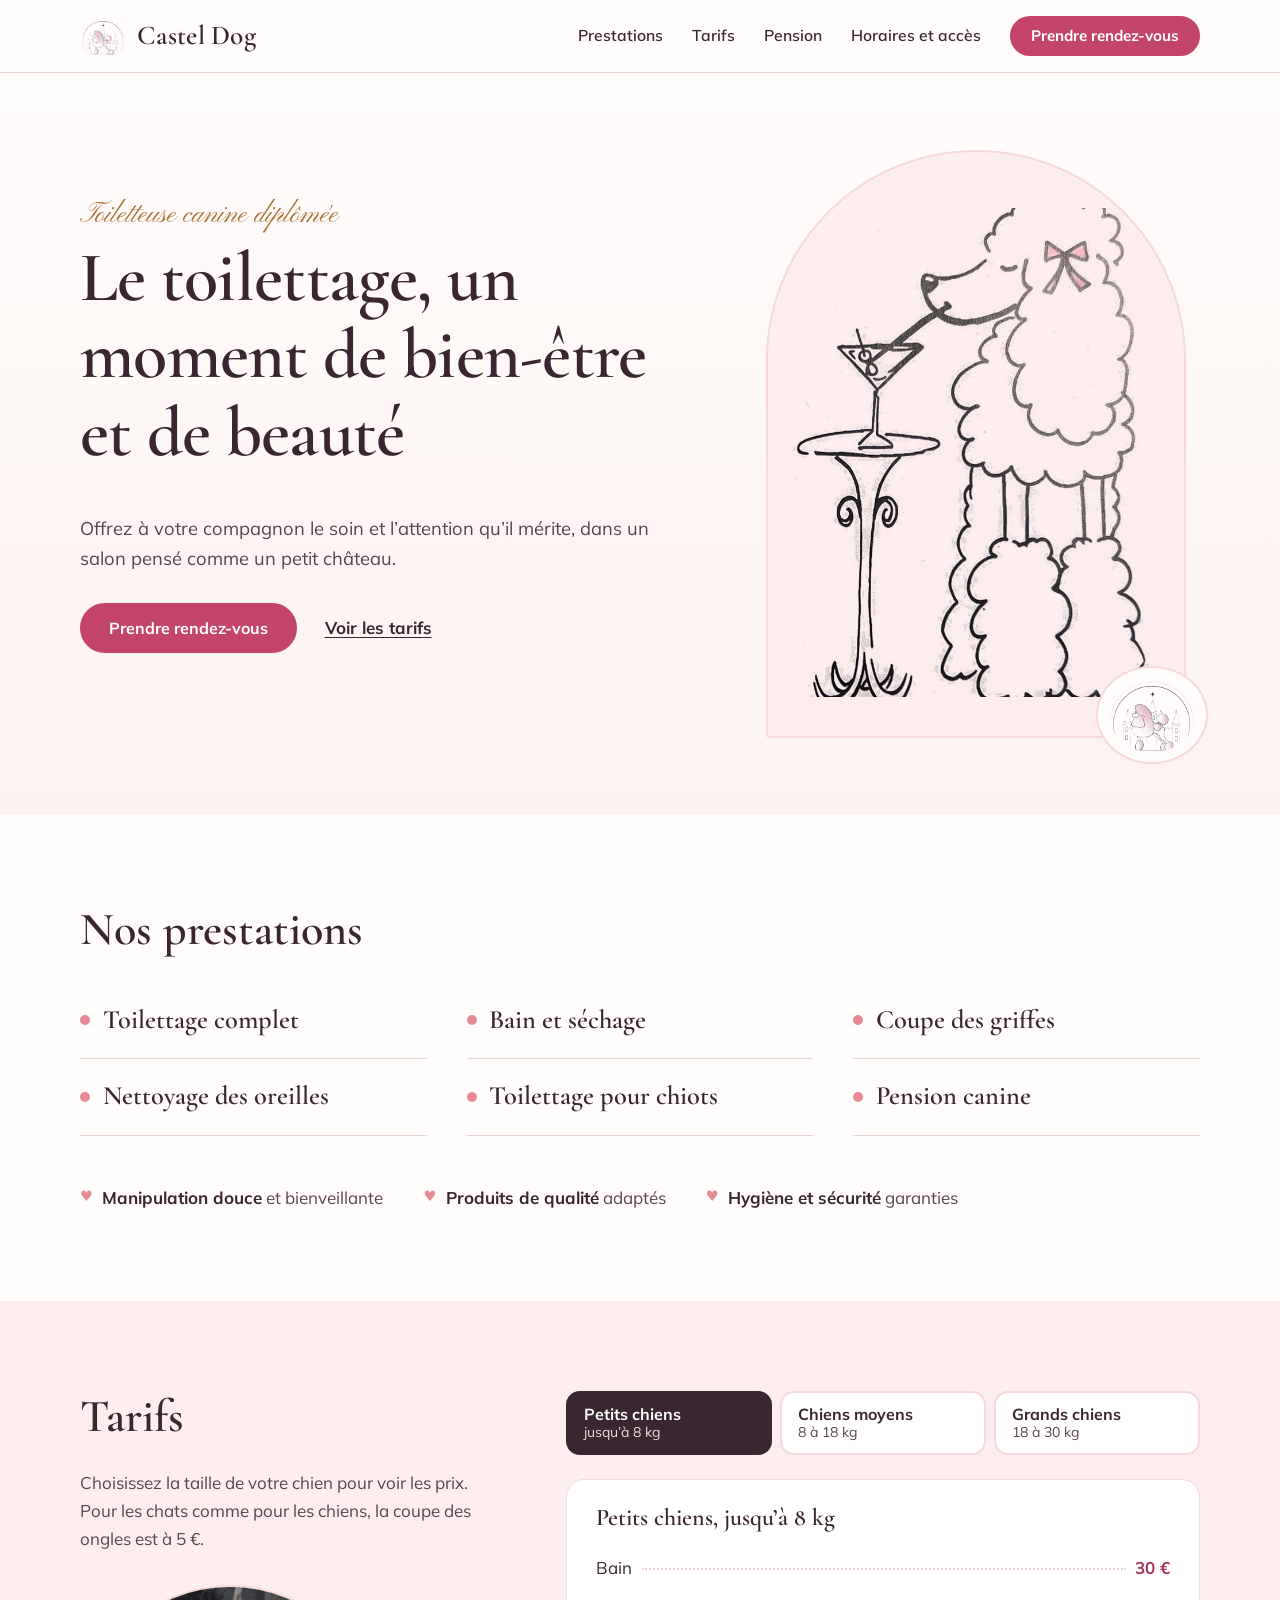
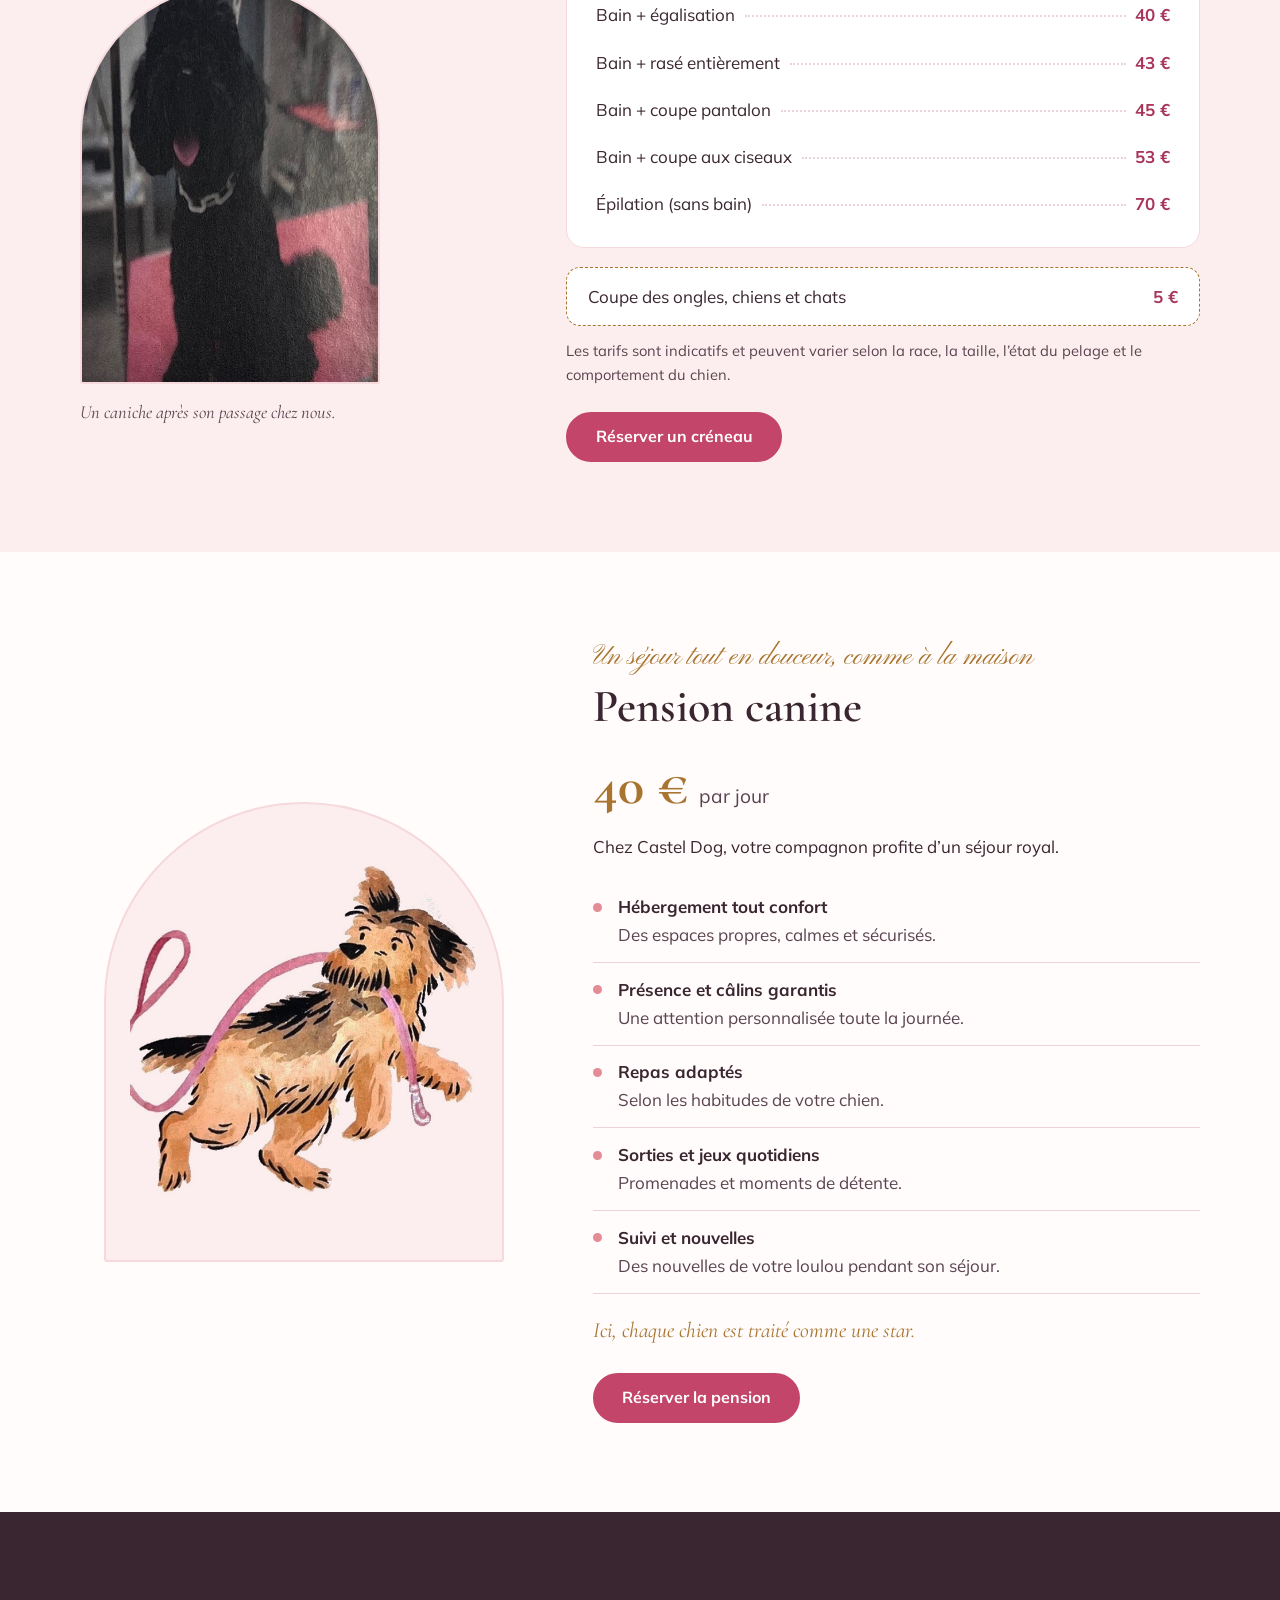
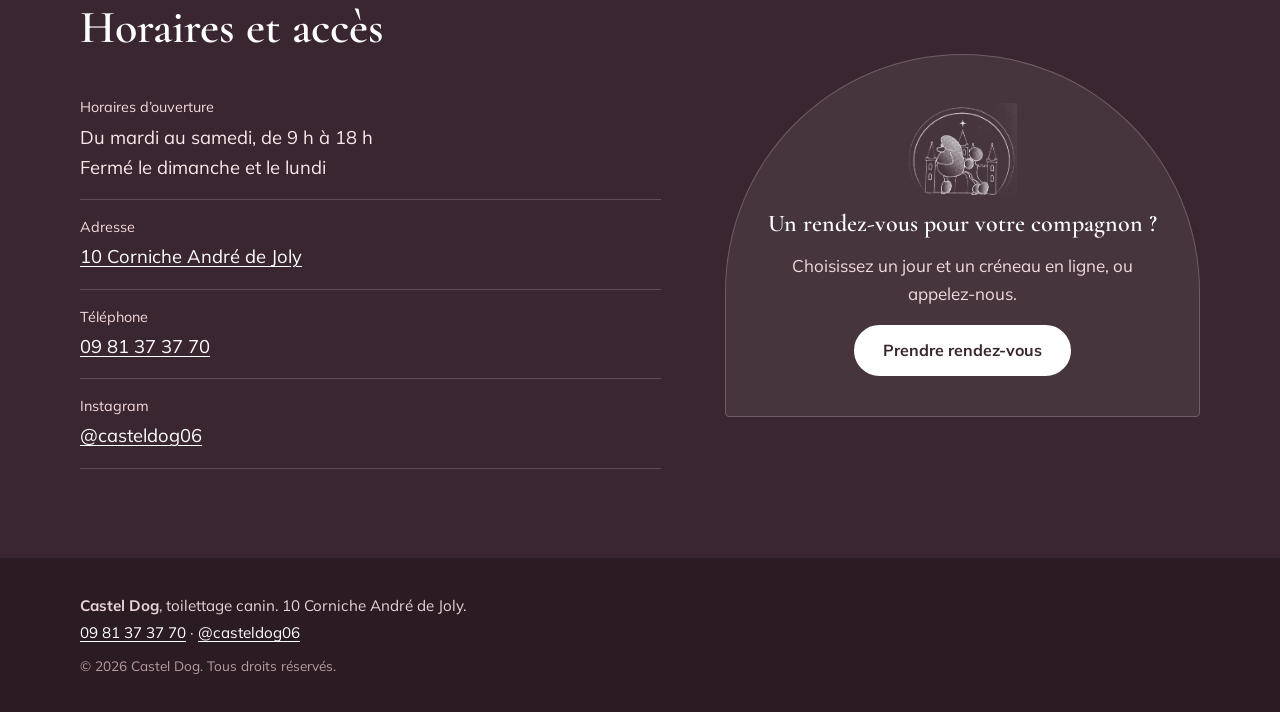
==== commit 113b0ed8: "Update index.html" ====
--- a/index.html
+++ b/index.html
@@ -47,6 +47,7 @@
             <a class="link" href="#tarifs">Voir les tarifs</a>
           
           </div>
+        </div>
         <div class="hero-art">
           <div class="arch arch-blush">
             <img src="images/caniche-illustration.jpg" alt="Illustration d’un caniche blanc au nœud rose qui sirote un cocktail" width="547" height="731">
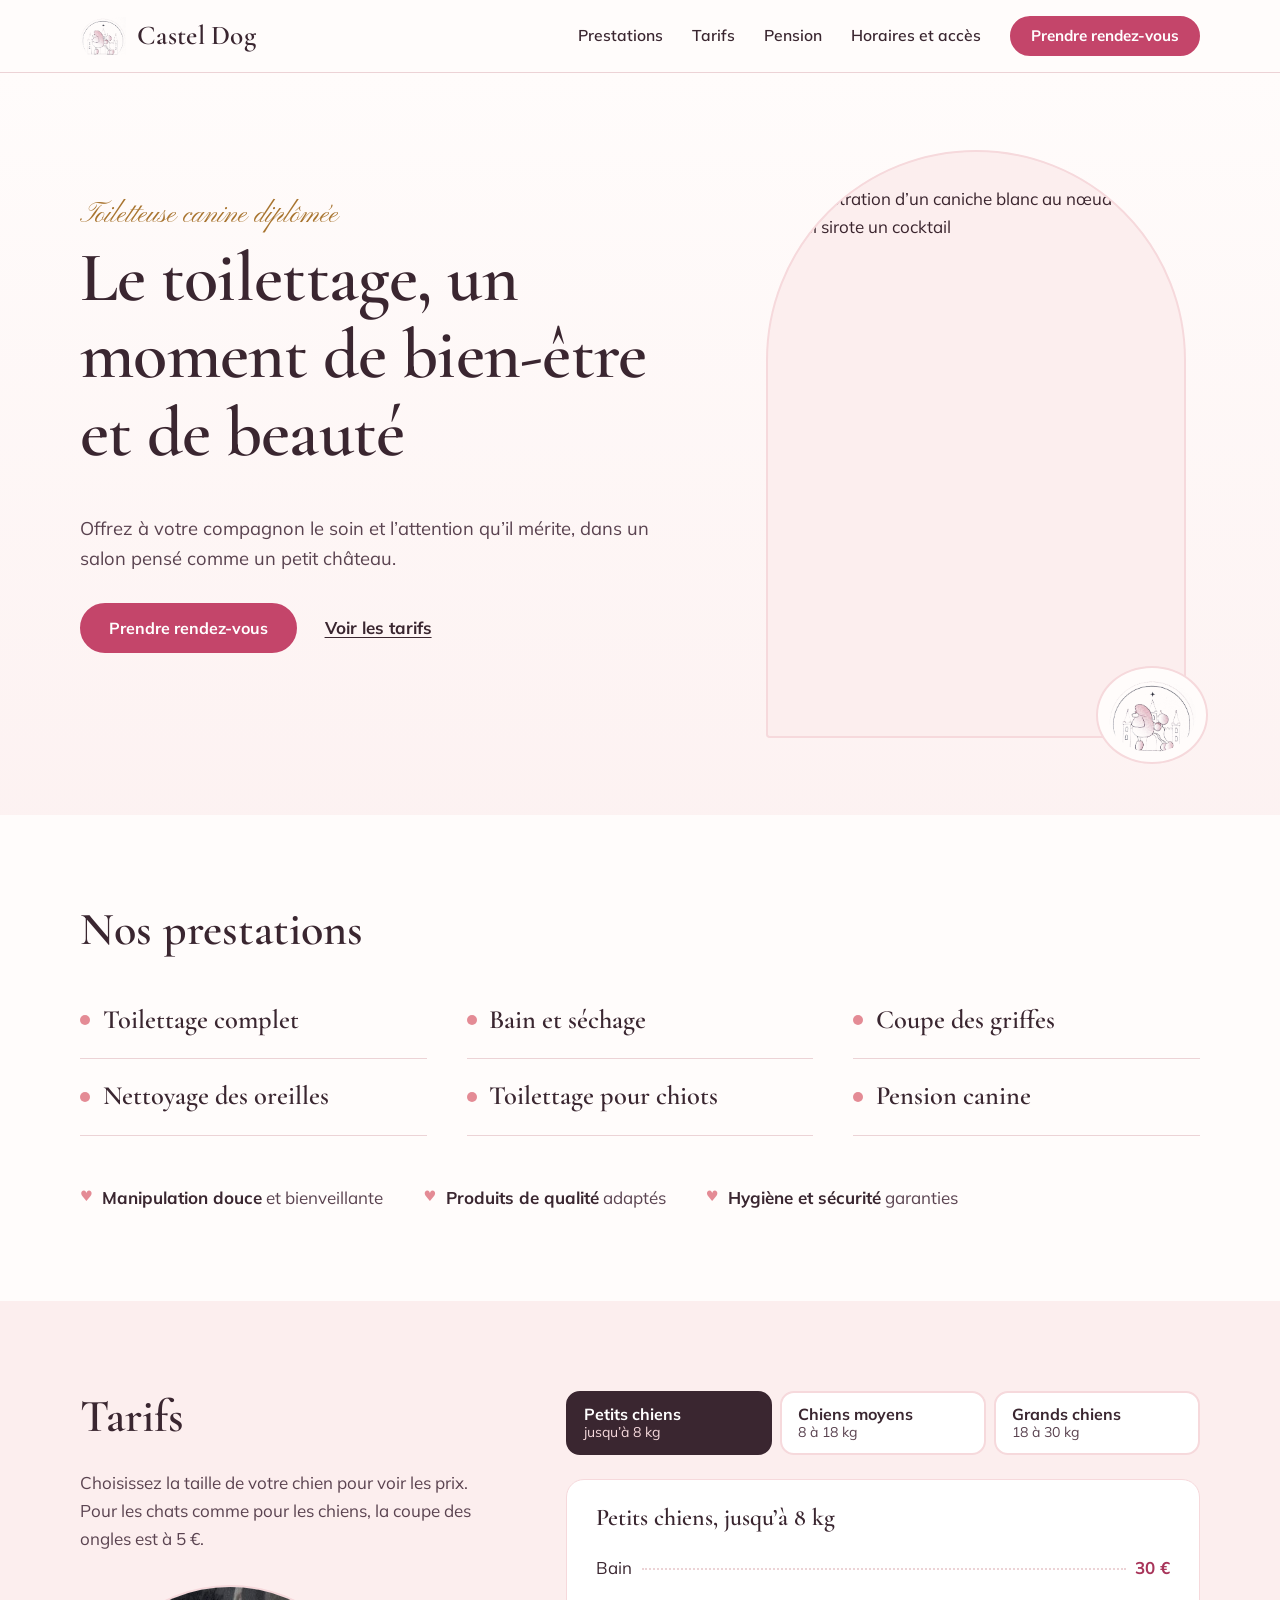
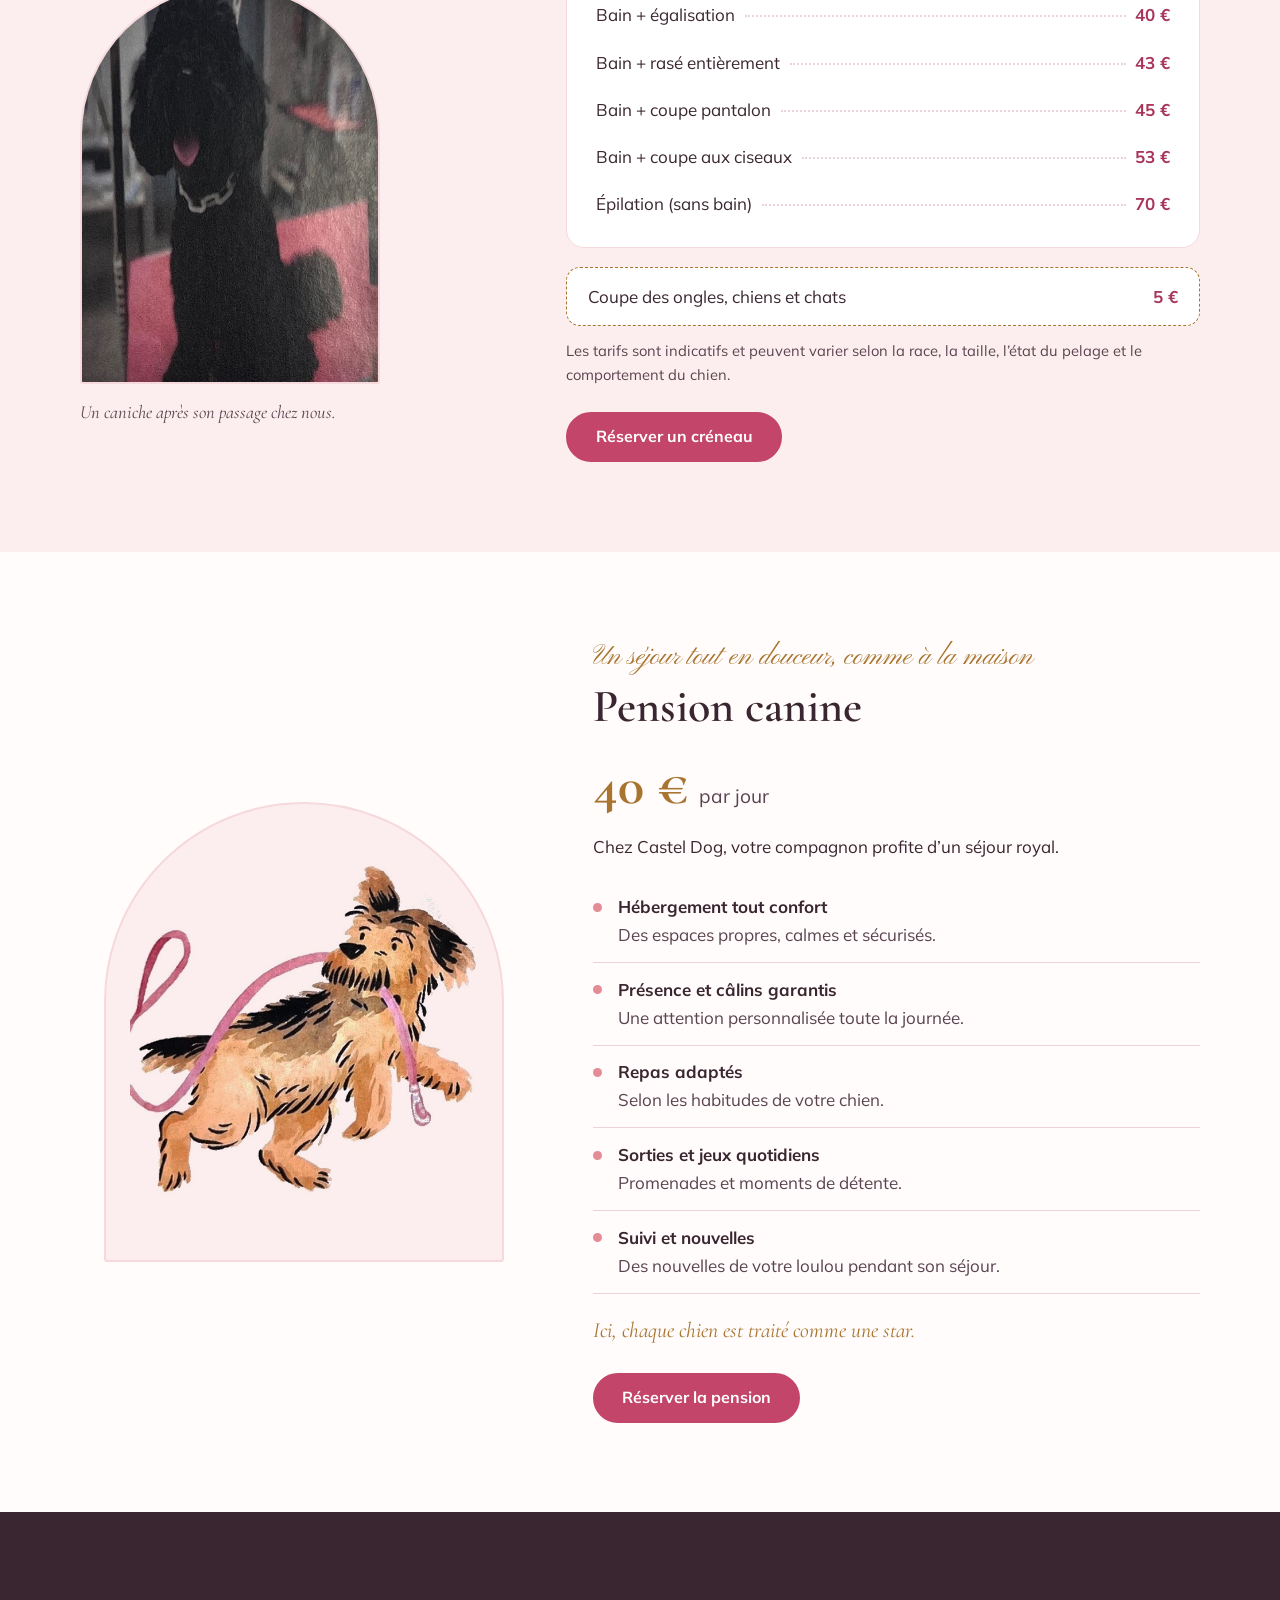
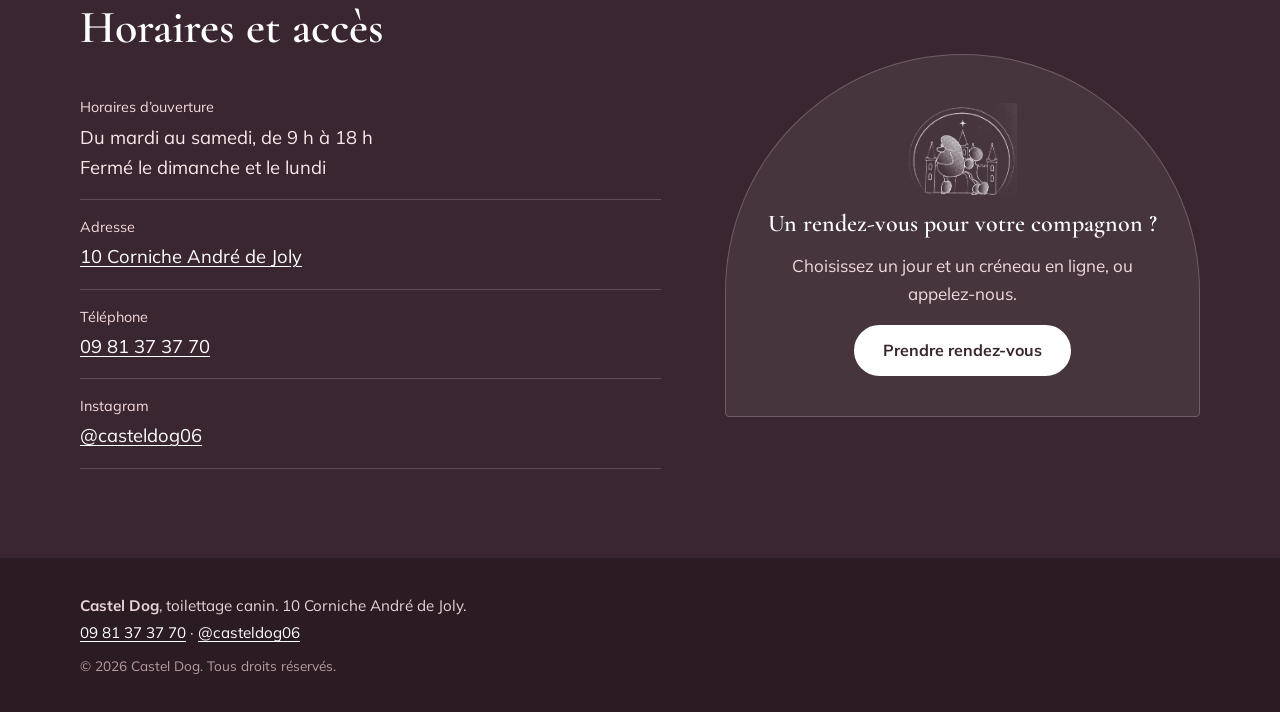
==== commit 4e0ad1bc: "Update index.html" ====
--- a/index.html
+++ b/index.html
@@ -50,7 +50,7 @@
         </div>
         <div class="hero-art">
           <div class="arch arch-blush">
-            <img src="images/caniche-illustration.jpg" alt="Illustration d’un caniche blanc au nœud rose qui sirote un cocktail" width="547" height="731">
+            <img src="images/chien-orange.jpg.HEIC" alt="Illustration d’un caniche blanc au nœud rose qui sirote un cocktail" width="547" height="731">
           </div>
           <img class="stamp" src="images/logo.png" alt="" width="120" height="102">
         </div>
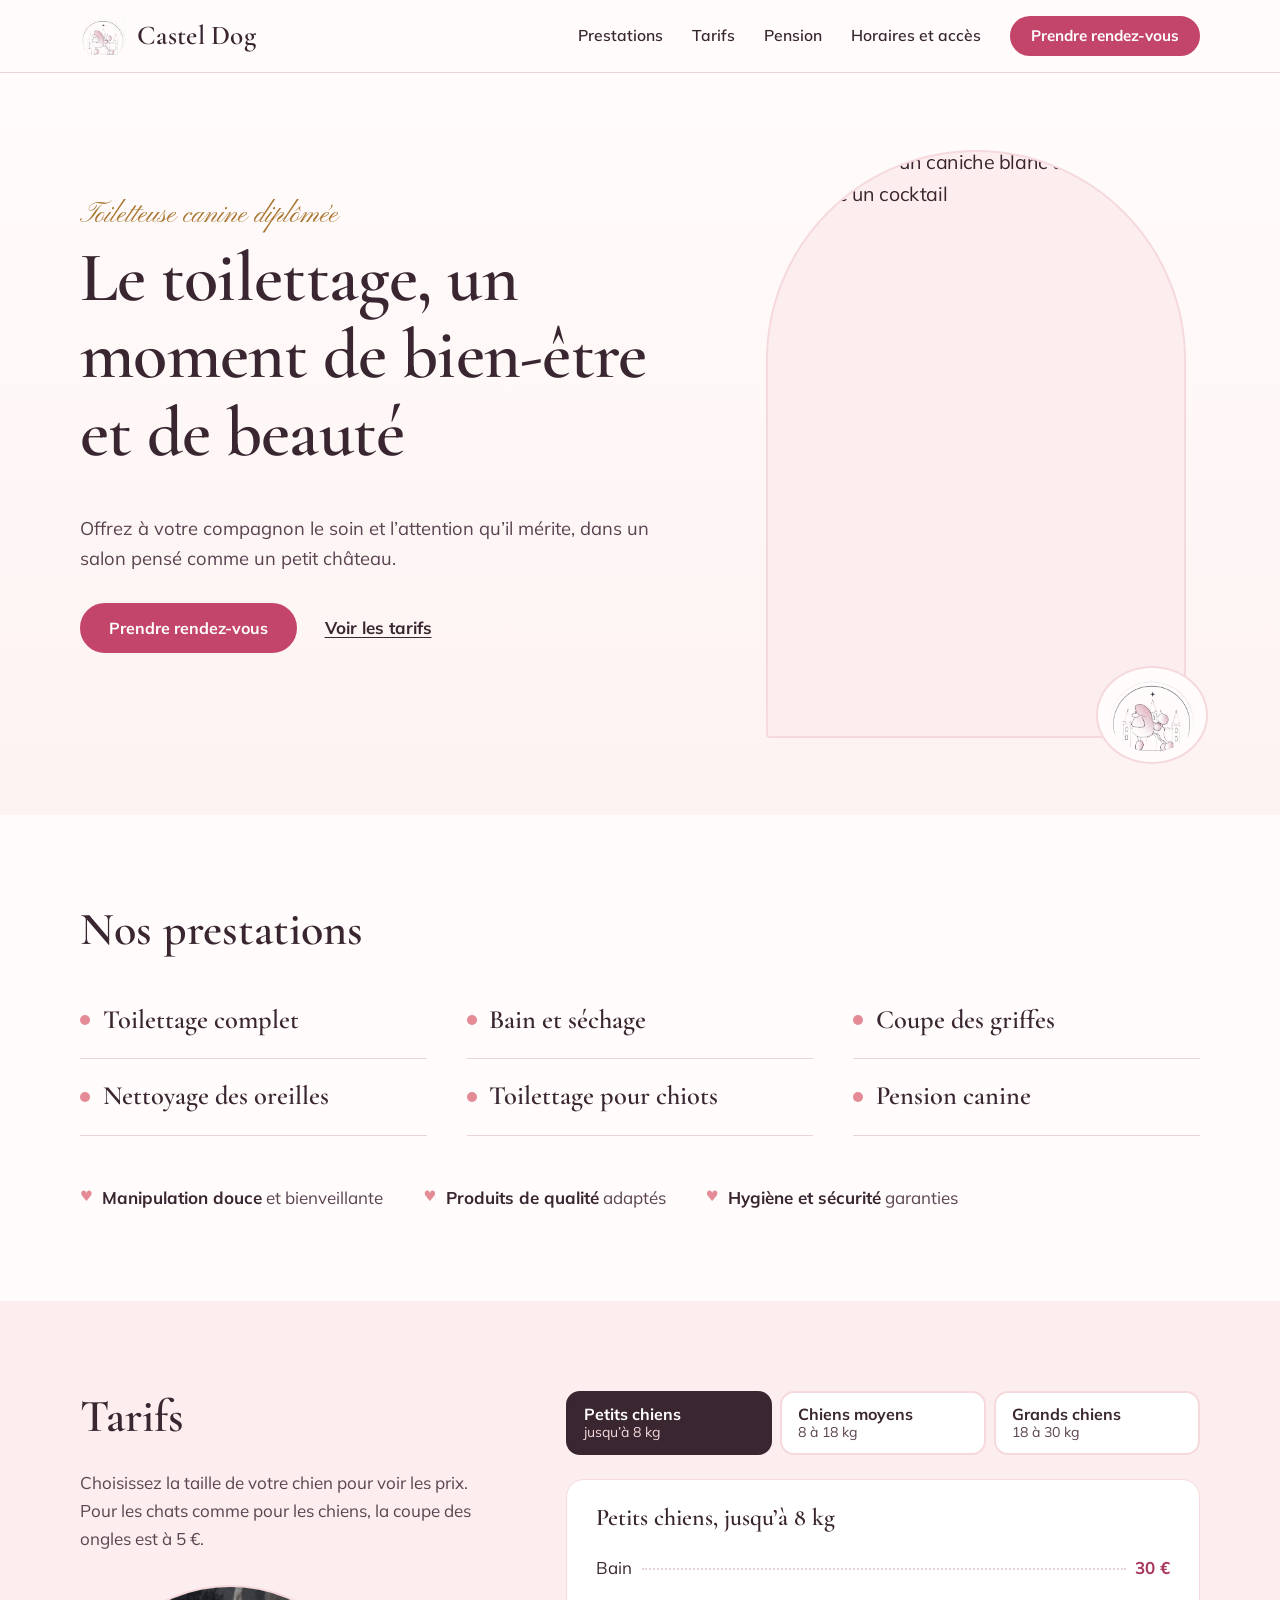
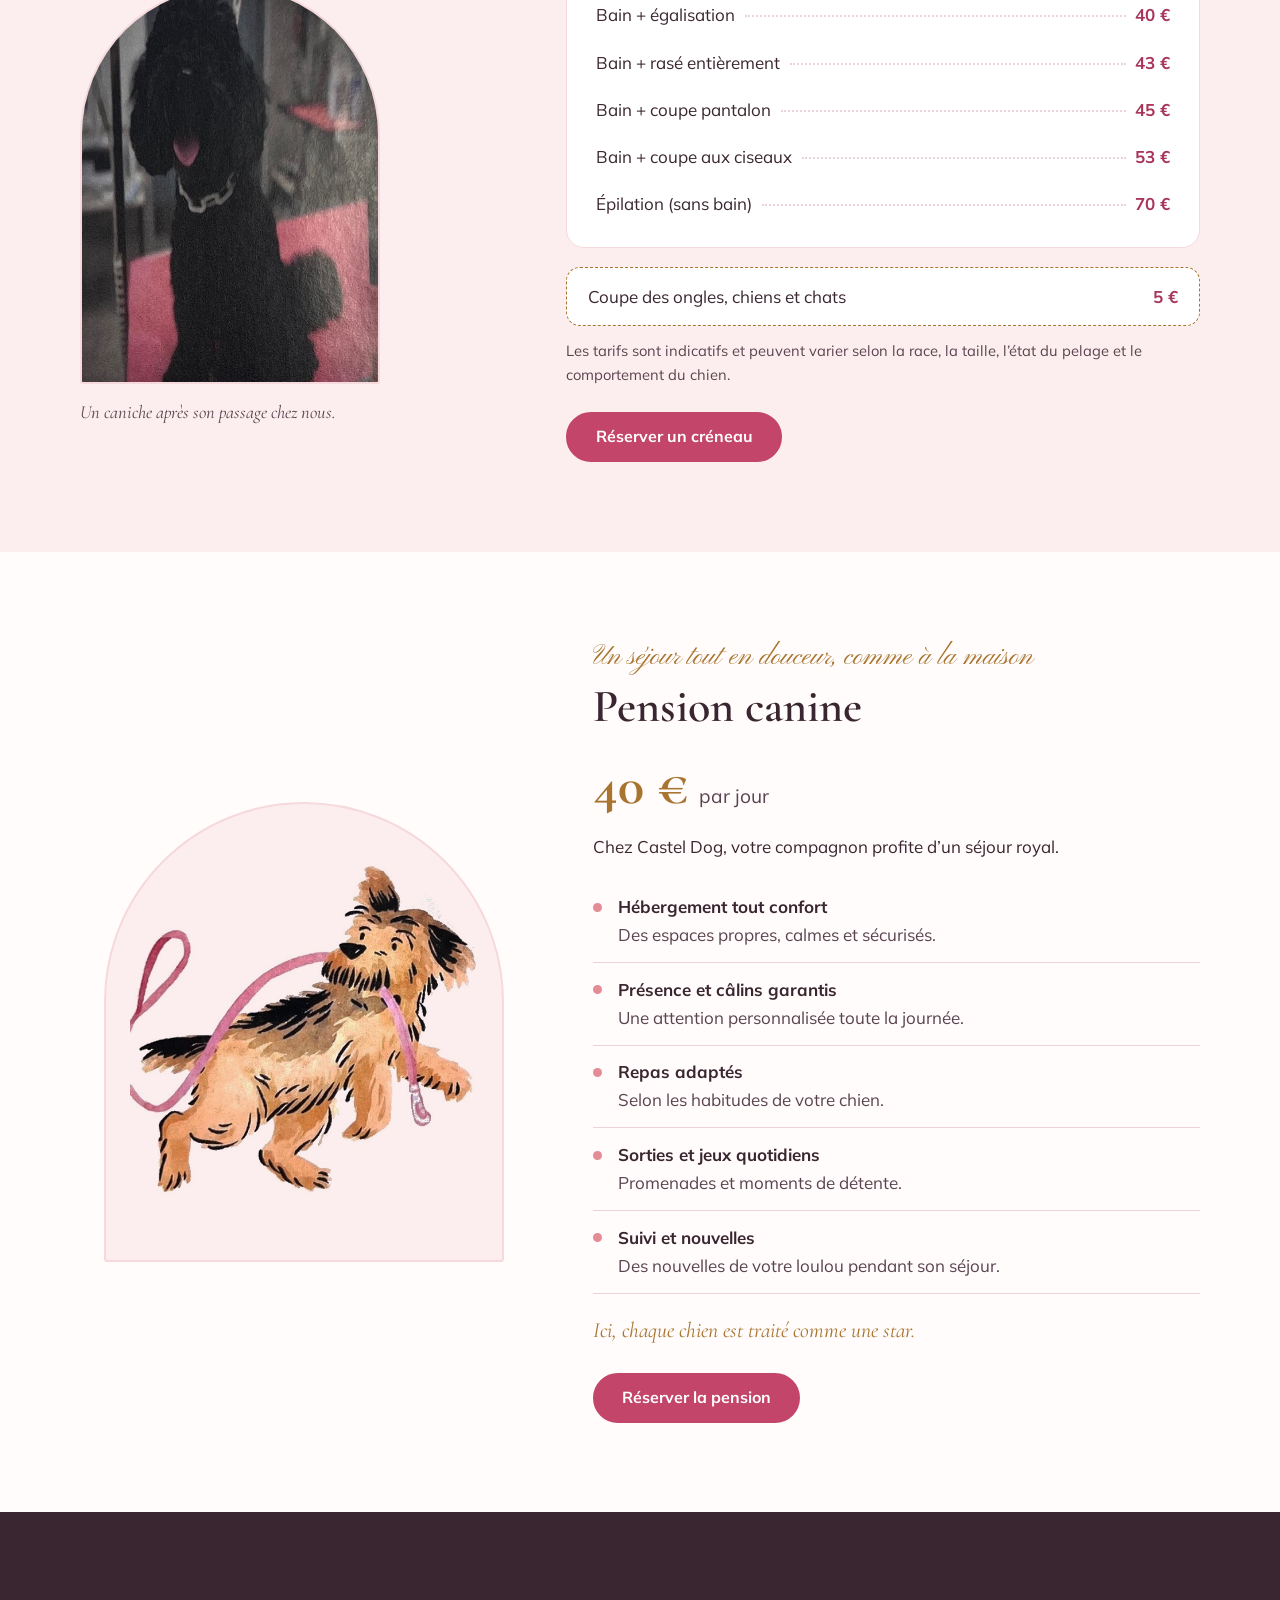
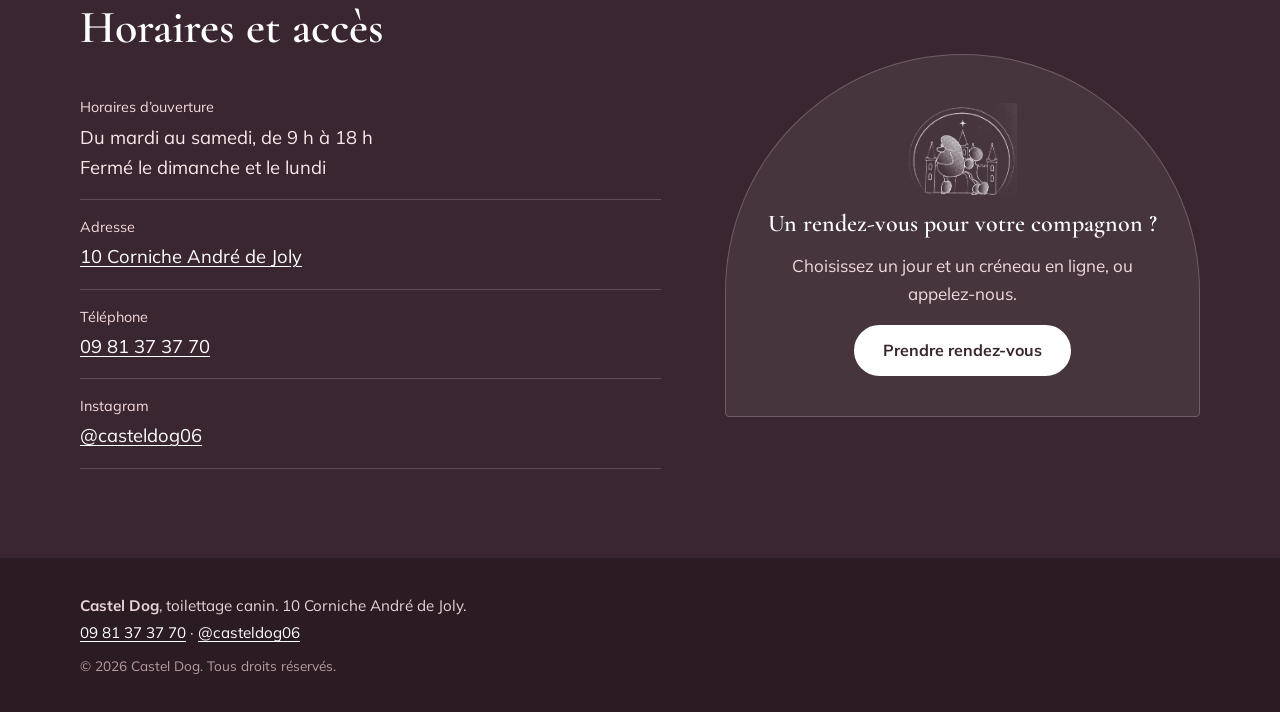
==== commit ceecf46c: "Update index.html" ====
--- a/index.html
+++ b/index.html
@@ -8,7 +8,7 @@
   <link rel="preconnect" href="https://fonts.googleapis.com">
   <link rel="preconnect" href="https://fonts.gstatic.com" crossorigin>
   <link href="https://fonts.googleapis.com/css2?family=Cormorant+Garamond:ital,wght@0,500;0,600;1,500&family=Mulish:wght@400;600;700&family=Pinyon+Script&display=swap" rel="stylesheet">
-  <link rel="icon" href="images/logo.png">
+  <link rel="icon" type="image/jpeg" href="images/chien-terrier.jpg">
   <link rel="stylesheet" href="style.css">
   <script>document.documentElement.classList.add('js');</script>
 </head>
@@ -50,7 +50,7 @@
         </div>
         <div class="hero-art">
           <div class="arch arch-blush">
-            <img src="images/chien-orange.jpg.HEIC" alt="Illustration d’un caniche blanc au nœud rose qui sirote un cocktail" width="547" height="731">
+            <img src="images/chien-orange.jpg.HEIC" alt="Illustration d’un caniche blanc au nœud rose qui sirote un cocktail" width="790" height="1000">
           </div>
           <img class="stamp" src="images/logo.png" alt="" width="120" height="102">
         </div>
--- a/style.css
+++ b/style.css
@@ -126,7 +126,7 @@
 
 .hero-art { position: relative; max-width: 420px; justify-self: center; width: 100%; }
 .hero-art .arch { aspect-ratio: 3 / 4.2; }
-.hero-art .arch img { object-fit: contain; padding: 8% 6% 4%; }
+.hero-art .arch img { object-fit: cover; padding: 8% 6% 4%; transform: scale(1.15); }
 .stamp { position: absolute; width: 112px; right: -22px; bottom: -26px; background: var(--paper); border-radius: 50%; padding: 10px; border: 2px solid var(--blush-2); }
 
 /* ---------- Sections ---------- */
